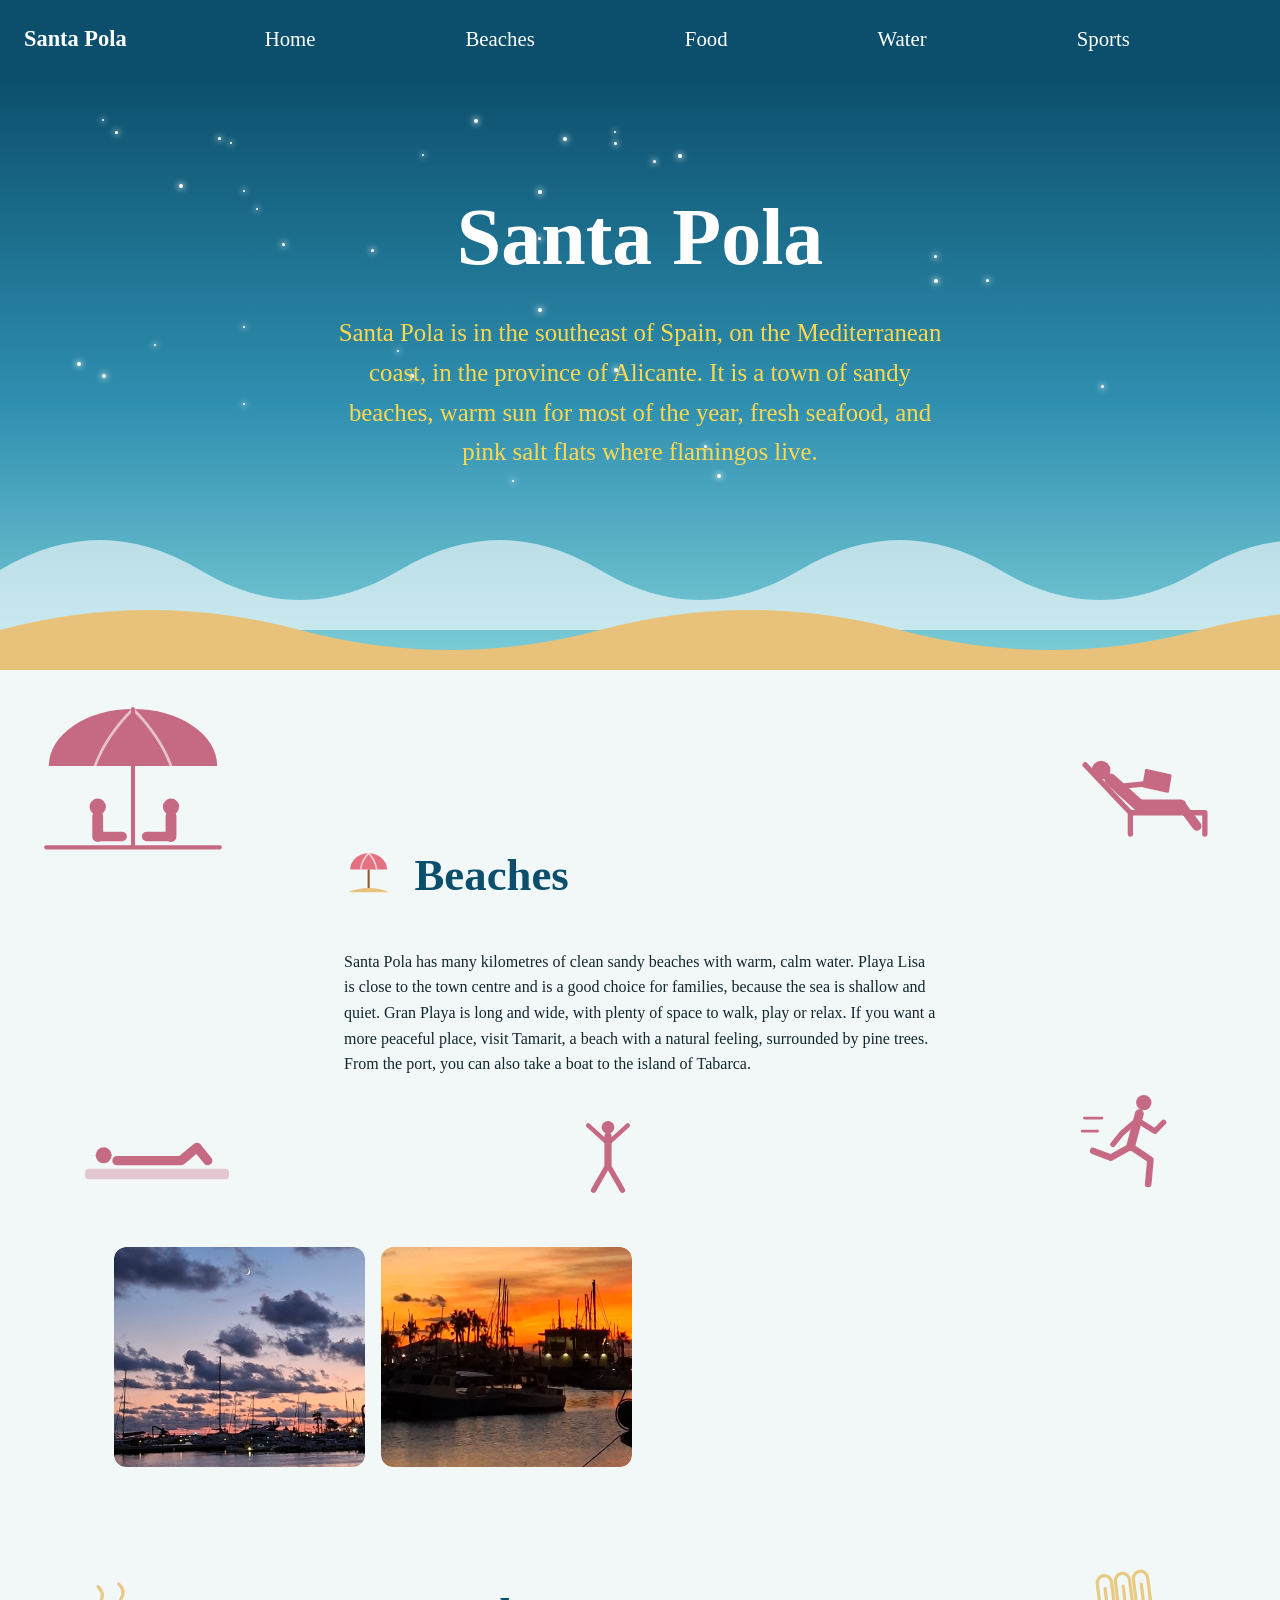
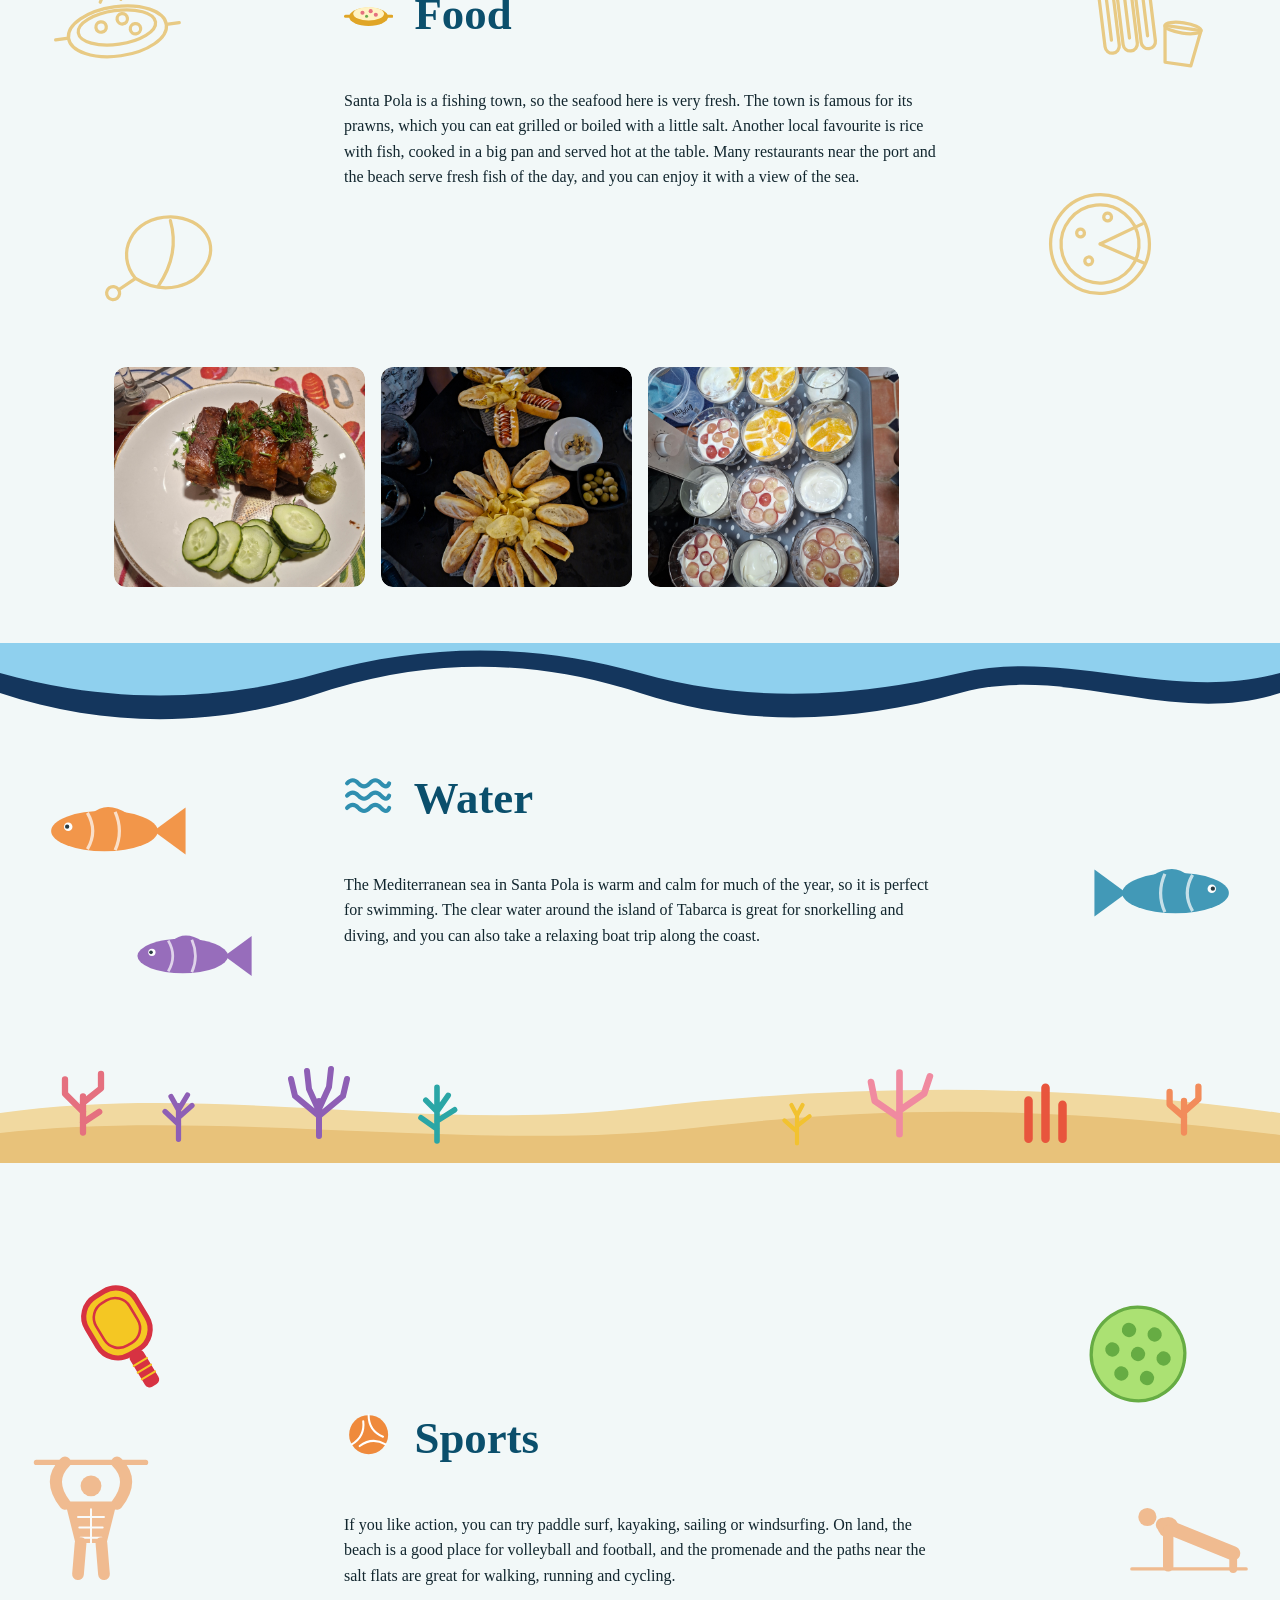
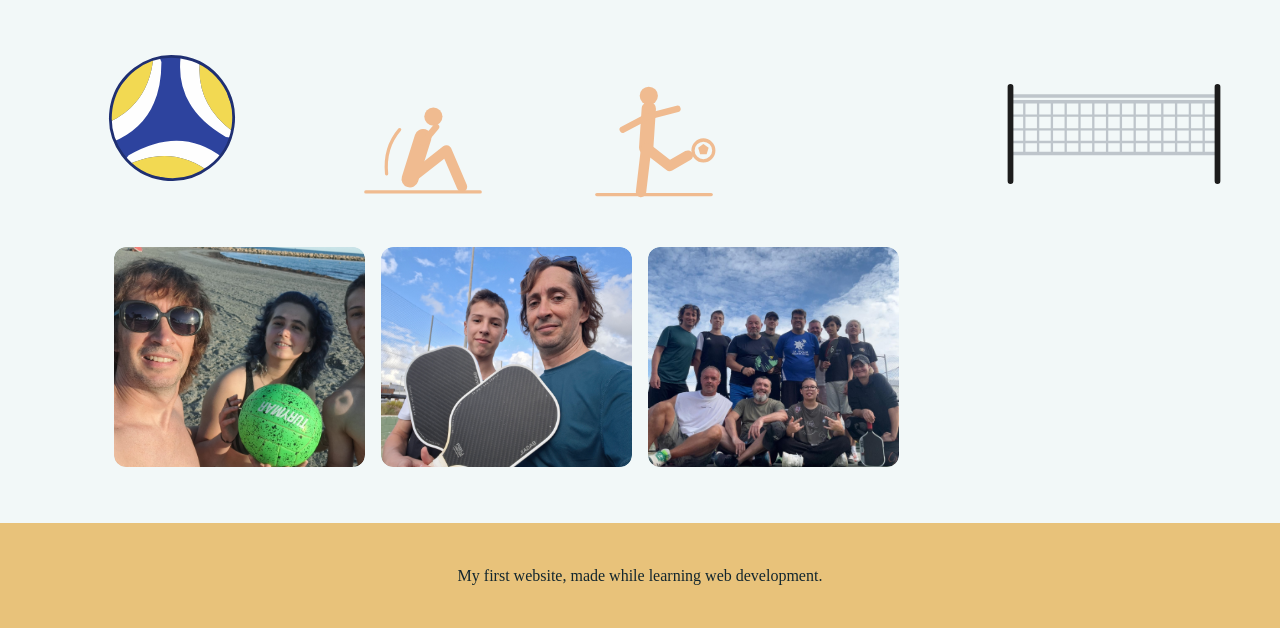
==== index.html @ 18fa52b1 "First version of SantaPola website" ====
<!DOCTYPE html>
<html lang="en">
<head>
  <meta charset="UTF-8">
  <meta name="viewport" content="width=device-width, initial-scale=1">
  <title>Santa Pola</title>

  <!-- All the CSS (design) lives here, between <style> and </style>.
       This is why we do not need a style.css file any more. -->
  <style>
    /* Names for our colors, so we can change them in one place */
    :root {
      --sea: #0b4f6c;
      --foam: #f2f8f8;
      --sand: #e8c27a;
      --flamingo: #e5707f;
      --ink: #12262e;
    }

    * { box-sizing: border-box; }

    html { scroll-behavior: smooth; } /* menu clicks scroll smoothly */

    body {
      margin: 0;
      font-family: Georgia, serif;
      background: var(--foam);
      color: var(--ink);
      line-height: 1.6;
    }

    /* MENU: stays at the top while you scroll (position: sticky) */
    header {
      position: sticky;
      top: 0;
      z-index: 10;               /* keep the menu above other things */
      display: flex;
      justify-content: space-between;
      align-items: center;
      flex-wrap: wrap;
      gap: 12px;
      padding: 14px 24px;
      background: var(--sea);
    }
    header a { color: white; text-decoration: none; }
    .logo { font-size: 1.4rem; font-weight: bold; }
    /* The menu fills the free space in the top bar and spreads the links out evenly */
    nav {
      display: flex;
      flex: 1;                          /* take all the space next to the logo */
      justify-content: space-evenly;    /* equal space between the links */
      flex-wrap: wrap;                  /* on a small phone, links can go to a second line */
      gap: 4px 8px;
    }
    nav a {
      font-size: 1.3rem;
      padding: 8px 16px;                 /* bigger clickable area */
      transition: transform 0.2s ease, color 0.2s ease; /* smooth change, not a jump */
    }
    @media (max-width: 700px) {
      header { justify-content: center; }
      .logo { width: 100%; text-align: center; }
      nav { flex-basis: 100%; }
      nav a { font-size: 1.1rem; padding: 6px 10px; }
    }
    /* When the mouse is on a link (or the link is selected with the keyboard),
       it grows a little and turns sand color. */
    nav a:hover, nav a:focus-visible {
      color: var(--sand);
      transform: scale(2);               /* 2 = twice as big */
    }

    /* Sections the menu jumps to: leave room under the sticky menu */
    section { scroll-margin-top: 70px; }

    /* HOME: sea, waves and beach */
    .hero {
      position: relative;
      overflow: hidden;
      padding: 96px 24px 170px;
      text-align: center;
      color: white;
      background: linear-gradient(180deg, var(--sea) 0%, #2f8fb0 55%, #7fcfd8 100%);
    }
    .hero::before {
      content: "";
      position: absolute;
      left: 0; bottom: 40px;
      width: 100%; height: 120px;
      background: url("data:image/svg+xml,%3Csvg xmlns='http://www.w3.org/2000/svg' viewBox='0 0 1200 120' preserveAspectRatio='none'%3E%3Cpath d='M0 60 C100 20 200 20 300 60 S500 100 600 60 S800 20 900 60 S1100 100 1200 60 V120 H0 Z' fill='white' fill-opacity='0.6'/%3E%3C/svg%3E") repeat-x;
      background-size: 800px 100%;
      animation: drift 14s linear infinite;
    }
    .hero::after {
      content: "";
      position: absolute;
      left: 0; bottom: 0;
      width: 100%; height: 80px;
      background: url("data:image/svg+xml,%3Csvg xmlns='http://www.w3.org/2000/svg' viewBox='0 0 1200 120' preserveAspectRatio='none'%3E%3Cpath d='M0 60 C100 20 200 20 300 60 S500 100 600 60 S800 20 900 60 S1100 100 1200 60 V120 H0 Z' fill='%23e8c27a'/%3E%3C/svg%3E") repeat-x;
      background-size: 1200px 100%;
    }
    @keyframes drift { to { background-position-x: -800px; } }
    @media (prefers-reduced-motion: reduce) { .hero::before { animation: none; } }

    .hero h1 { margin: 0 0 12px; font-size: clamp(2.5rem, 8vw, 5rem); }
    .hero p { margin: 0 auto 28px; max-width: 50ch; font-size: 1.55rem; color: #ffd84d; }
    /* STARS and SHOOTING STARS in the home section */
    .sky { position: absolute; inset: 0; pointer-events: none; }
    .hero h1, .hero p { position: relative; z-index: 1; } /* keep the text above the stars */
    .star {
      position: absolute;
      border-radius: 50%;
      background: #fff;
      box-shadow: 0 0 6px 1px rgba(255, 255, 255, 0.8); /* a small glow */
      animation: twinkle 3s ease-in-out infinite;       /* getting brighter and dimmer */
    }
    @keyframes twinkle { 0%, 100% { opacity: 0.25; } 50% { opacity: 1; } }

    .shoot {
      position: absolute;
      width: 130px;
      height: 2px;
      border-radius: 2px;
      /* bright head on the left, tail fading to the right */
      background: linear-gradient(to left, rgba(255, 255, 255, 0), #fff);
      opacity: 0;
      transform: rotate(-35deg);
      animation: shoot 9s linear infinite;
    }
    /* Fly toward the lower left for a short time, then wait for the next one */
    @keyframes shoot {
      0%   { opacity: 0; transform: rotate(-35deg) translateX(0); }
      2%   { opacity: 1; }
      12%  { opacity: 0; transform: rotate(-35deg) translateX(-450px); }
      100% { opacity: 0; transform: rotate(-35deg) translateX(-450px); }
    }
    @media (prefers-reduced-motion: reduce) {
      .star, .shoot { animation: none; }
      .shoot { display: none; }
    }

    /* TEXT BLOCKS used by every section */
    .text-block {
      max-width: 640px;
      margin: 0 auto;
      padding: 56px 24px 24px;
    }
    .text-block h2 {
      color: var(--sea);
      margin-top: 0;
      font-size: clamp(2rem, 6vw, 2.8rem); /* bigger; a little smaller on phones */
    }

    /* ICONS next to the headings. The size follows the heading size (em).
       Each icon takes its main color from "color" (currentColor in the SVG). */
    .icon {
      width: 1.1em;
      height: 1.1em;
      margin-right: 10px;
      vertical-align: -0.15em;  /* line the icon up with the letters */
    }
    .icon-beaches { color: var(--flamingo); }
    .icon-food    { color: #e0a526; }          /* golden yellow */
    .icon-water   { color: #2f8fb0; }
    .icon-sports  { color: #ef8a3c; }

    /* FOOD: yellow outline drawings behind the text */
    .food-bg, .sports-bg { position: relative; overflow: hidden; min-height: 420px; }
    .food-bg .text-block, .sports-bg .text-block { position: relative; z-index: 1; } /* text above drawings */
    .food-art, .sports-art { position: absolute; inset: 0; pointer-events: none; }
    .food-art svg, .sports-art svg {
      position: absolute;
      width: 130px;
      height: 130px;
      fill: none;                /* "empty inside": no color inside the shapes */
      stroke: #e0a526;           /* golden yellow lines */
      stroke-width: 2.5;
      stroke-linecap: round;
      stroke-linejoin: round;
      opacity: 0.55;             /* soft, so the text stays easy to read */
    }
    .art-paella   { left: 4%;  top: 8%;     transform: rotate(-8deg); }
    .art-churros  { right: 5%; top: 6%;     transform: rotate(8deg); }
    .art-jamon    { left: 8%;  bottom: 6%;  transform: rotate(6deg); }
    .art-tortilla { right: 9%; bottom: 8%;  transform: rotate(-6deg); }
    @media (max-width: 600px) { .food-art svg, .sports-art svg { width: 90px; height: 90px; } }

    /* SPORTS: same idea as food, but orange lines */
    .sports-art svg { stroke: #ef8a3c; }
    .art-paddle { left: 5%;  top: 6%;     transform: rotate(-6deg); }
    .art-pickle { right: 6%; top: 8%;     transform: rotate(10deg); }
    .art-volley { left: 8%;  bottom: 6%;  transform: rotate(8deg); }
    /* SPORTS: strong people exercising and playing football */
    .sports-bg { min-height: 580px; }
    .sports-bg .text-block { padding: 160px 24px 160px; }
    .art-pullup   { left: 2%;  top: 36%; }
    .art-pushup   { right: 2%; top: 36%; }
    .art-situp    { left: 28%; bottom: 3%; }
    .art-football { left: 46%; bottom: 3%; }
    .sports-art .art-volley { opacity: 0.95; width: 140px; height: 140px; } /* the colored ball */
    /* Colored sports items: stronger than the faint orange outlines */
    .sports-art .art-paddle, .sports-art .art-pickle, .sports-art .art-net { opacity: 0.95; }
    .sports-art .art-net { right: 4%; bottom: 6%; width: 230px; height: 115px; } /* longer net */
    @media (max-width: 600px) {
      .sports-art .art-net { width: 150px; height: 75px; }
      .sports-bg .text-block { padding: 120px 24px 120px; }
    }

    /* WATER: waves on top, sand at the bottom, corals and fish */
    .water-bg { position: relative; overflow: hidden; min-height: 520px; }
    .water-bg .text-block { position: relative; z-index: 1; padding: 120px 24px 140px; }
    .water-art { position: absolute; inset: 0; pointer-events: none; }
    .water-art svg { position: absolute; }
    .waves { left: 0; top: 0; width: 100%; height: 80px; }
    .sand  { left: 0; bottom: 0; width: 100%; height: 80px; }
    .coral { width: 90px; height: 90px; bottom: 26px; }
    .coral-1 { left: 3%; }
    .coral-2 { left: 11%;  bottom: 20px; width: 75px; height: 75px; }
    .coral-3 { right: 4%; }
    .coral-4 { left: 21%;  bottom: 22px; width: 100px; height: 100px; }
    .coral-5 { left: 31%;  bottom: 18px; width: 80px; height: 80px; }
    .coral-6 { right: 15%; bottom: 20px; width: 85px; height: 85px; }
    .coral-7 { right: 26%; bottom: 24px; width: 95px; height: 95px; }
    .coral-8 { right: 35%; bottom: 16px; width: 70px; height: 70px; }
    .fish { width: 150px; height: 64px; opacity: 0.9; }   /* bigger and longer fish */
    .fish-1 { left: 3%;  top: 30%; }
    .fish-2 { right: 3%; top: 42%; transform: scaleX(-1); } /* flipped: swims left */
    .fish-3 { left: 9%;  top: 54%; transform: scale(0.85); }
    @media (max-width: 600px) {
      .fish { width: 90px; height: 38px; opacity: 0.5; }
      .coral { width: 55px; height: 55px; }
    }

    /* BEACHES: dark pink people behind the text */
    .beaches-bg { position: relative; overflow: hidden; }
    .beaches-bg .text-block { position: relative; z-index: 1; padding: 170px 24px 130px; }
    .beaches-art { position: absolute; inset: 0; pointer-events: none; }
    .beaches-art svg {
      position: absolute;
      color: #b83a5c;            /* dark pink: shapes use "currentColor" */
      fill: none;
      stroke: currentColor;
      stroke-linecap: round;
      stroke-linejoin: round;
      opacity: 0.75;
    }
    .b-umbrella { left: 3%;   top: 5%;     width: 190px; height: 163px; }
    .b-reader   { right: 4%;  top: 7%;     width: 160px; height: 133px; }
    .b-towel    { left: 6%;   bottom: 6%;  width: 160px; height: 80px; }
    .b-jumper   { left: 44%;  bottom: 4%;  width: 90px;  height: 90px; }
    .b-runner   { right: 7%;  bottom: 5%;  width: 110px; height: 110px; }
    @media (max-width: 600px) {
      .beaches-art svg { width: 90px; height: 75px; opacity: 0.4; }
      .beaches-bg .text-block { padding: 120px 24px 100px; }
    }

    /* PHOTO GALLERY */
    .gallery {
      display: grid;
      grid-template-columns: repeat(auto-fill, minmax(240px, 1fr));
      gap: 16px;
      max-width: 1100px;
      margin: 0 auto;
      padding: 24px 24px 56px;
    }
    .gallery img {
      display: block;
      width: 100%;
      height: 220px;
      object-fit: cover;
      border-radius: 12px;
      background: #cfe6ea;
      transition: transform 0.3s;
    }
    .gallery a { display: block; overflow: hidden; border-radius: 12px; }
    .gallery a:hover img { transform: scale(1.06); }

    footer { padding: 24px; text-align: center; background: var(--sand); }
  </style>
</head>

<body>

  <header>
    <a class="logo" href="#home">Santa Pola</a>
    <nav>
      <!-- href="#beaches" means: scroll to the element with id="beaches" -->
      <a href="#home">Home</a>
      <a href="#beaches">Beaches</a>
      <a href="#food">Food</a>
      <a href="#water">Water</a>
      <a href="#sports">Sports</a>
    </nav>
  </header>

  <main>

    <!-- HOME -->
    <section id="home" class="hero">
      <!-- Stars and shooting stars: small decorations at the top of the home section -->
      <div class="sky" aria-hidden="true">
        <span class="star" style="left:33%; top:13%; width:2px; height:2px; animation-duration:2.2s; animation-delay:-2.1s"></span>
        <span class="star" style="left:37%; top:7%; width:4px; height:4px; animation-duration:2.6s; animation-delay:-0.3s"></span>
        <span class="star" style="left:42%; top:19%; width:4px; height:4px; animation-duration:3.3s; animation-delay:-3.3s"></span>
        <span class="star" style="left:14%; top:18%; width:4px; height:4px; animation-duration:4.8s; animation-delay:-2.3s"></span>
        <span class="star" style="left:40%; top:68%; width:2px; height:2px; animation-duration:3.7s; animation-delay:-0.5s"></span>
        <span class="star" style="left:42%; top:39%; width:4px; height:4px; animation-duration:2.9s; animation-delay:-3.3s"></span>
        <span class="star" style="left:19%; top:42%; width:2px; height:2px; animation-duration:3.1s; animation-delay:-2.2s"></span>
        <span class="star" style="left:8%; top:7%; width:2px; height:2px; animation-duration:3.5s; animation-delay:-2.1s"></span>
        <span class="star" style="left:77%; top:34%; width:3px; height:3px; animation-duration:3.1s; animation-delay:-1.0s"></span>
        <span class="star" style="left:19%; top:55%; width:2px; height:2px; animation-duration:3.7s; animation-delay:-2.1s"></span>
        <span class="star" style="left:86%; top:52%; width:3px; height:3px; animation-duration:3.8s; animation-delay:-0.3s"></span>
        <span class="star" style="left:51%; top:14%; width:3px; height:3px; animation-duration:2.5s; animation-delay:-2.0s"></span>
        <span class="star" style="left:6%; top:48%; width:4px; height:4px; animation-duration:3.7s; animation-delay:-3.5s"></span>
        <span class="star" style="left:32%; top:50%; width:4px; height:4px; animation-duration:3.5s; animation-delay:-3.2s"></span>
        <span class="star" style="left:9%; top:9%; width:3px; height:3px; animation-duration:3.4s; animation-delay:-2.7s"></span>
        <span class="star" style="left:8%; top:50%; width:4px; height:4px; animation-duration:5.0s; animation-delay:-3.3s"></span>
        <span class="star" style="left:29%; top:29%; width:3px; height:3px; animation-duration:2.1s; animation-delay:-1.8s"></span>
        <span class="star" style="left:18%; top:11%; width:2px; height:2px; animation-duration:2.7s; animation-delay:-1.1s"></span>
        <span class="star" style="left:73%; top:30%; width:3px; height:3px; animation-duration:2.2s; animation-delay:-1.8s"></span>
        <span class="star" style="left:55%; top:62%; width:3px; height:3px; animation-duration:4.6s; animation-delay:-1.1s"></span>
        <span class="star" style="left:42%; top:27%; width:3px; height:3px; animation-duration:4.9s; animation-delay:-0.6s"></span>
        <span class="star" style="left:19%; top:19%; width:2px; height:2px; animation-duration:2.0s; animation-delay:-3.3s"></span>
        <span class="star" style="left:20%; top:22%; width:2px; height:2px; animation-duration:3.3s; animation-delay:-1.5s"></span>
        <span class="star" style="left:56%; top:67%; width:4px; height:4px; animation-duration:4.9s; animation-delay:-2.6s"></span>
        <span class="star" style="left:73%; top:34%; width:4px; height:4px; animation-duration:3.2s; animation-delay:-1.6s"></span>
        <span class="star" style="left:12%; top:45%; width:2px; height:2px; animation-duration:2.6s; animation-delay:-3.9s"></span>
        <span class="star" style="left:44%; top:10%; width:4px; height:4px; animation-duration:2.2s; animation-delay:-0.0s"></span>
        <span class="star" style="left:17%; top:10%; width:3px; height:3px; animation-duration:3.8s; animation-delay:-0.3s"></span>
        <span class="star" style="left:22%; top:28%; width:3px; height:3px; animation-duration:4.9s; animation-delay:-2.4s"></span>
        <span class="star" style="left:48%; top:11%; width:3px; height:3px; animation-duration:5.0s; animation-delay:-1.9s"></span>
        <span class="star" style="left:48%; top:9%; width:2px; height:2px; animation-duration:4.2s; animation-delay:-3.0s"></span>
        <span class="star" style="left:48%; top:49%; width:4px; height:4px; animation-duration:2.1s; animation-delay:-3.8s"></span>
        <span class="star" style="left:53%; top:13%; width:4px; height:4px; animation-duration:4.7s; animation-delay:-3.0s"></span>
        <span class="star" style="left:31%; top:46%; width:2px; height:2px; animation-duration:4.1s; animation-delay:-1.0s"></span>
        <span class="shoot" style="top:8%;  right:12%; animation-delay:1s"></span>
        <span class="shoot" style="top:22%; right:45%; animation-delay:5s"></span>
        <span class="shoot" style="top:4%;  right:72%; animation-delay:8.5s"></span>
      </div>
      <h1>Santa Pola</h1>
      <p>
        Santa Pola is in the southeast of Spain, on the Mediterranean coast,
        in the province of Alicante. It is a town of sandy beaches, warm sun
        for most of the year, fresh seafood, and pink salt flats where
        flamingos live.
      </p>
    </section>

    <!-- BEACHES -->
    <section id="beaches" class="beaches-bg">
      <!-- Dark pink people on the beach, behind the text:
           umbrella, reading in a chair, lying on a towel, running, jumping. -->
      <div class="beaches-art" aria-hidden="true">
        <svg class="b-umbrella" viewBox="0 0 140 120">
          <path d="M8 50 A62 42 0 0 1 132 50 Z" fill="currentColor" stroke="none"/>
          <path d="M70 8 Q50 28 42 50 M70 8 Q90 28 98 50" stroke="#fff" stroke-width="2" opacity="0.6"/>
          <path d="M70 8 V110 M6 110 H134" stroke-width="3"/>
          <circle cx="44" cy="80" r="6" fill="currentColor" stroke="none"/>
          <path d="M44 87 V102" stroke-width="8"/>
          <path d="M44 102 H62" stroke-width="7"/>
          <circle cx="98" cy="80" r="6" fill="currentColor" stroke="none"/>
          <path d="M98 87 V102" stroke-width="8"/>
          <path d="M98 102 H80" stroke-width="7"/>
        </svg>
        <svg class="b-reader" viewBox="0 0 120 100">
          <path d="M12 42 L46 78 H102 M46 78 V94 M102 78 V94" stroke-width="4"/>
          <circle cx="24" cy="46" r="7" fill="currentColor" stroke="none"/>
          <path d="M31 53 L52 72" stroke-width="9"/>
          <path d="M52 72 H84" stroke-width="8"/>
          <path d="M84 72 L96 88" stroke-width="7"/>
          <path d="M40 58 L60 56" stroke-width="4"/>
          <path d="M58 46 L76 50 L74 62 L56 58 Z" fill="currentColor" stroke-width="2"/>
        </svg>
        <svg class="b-towel" viewBox="0 0 120 60">
          <rect x="6" y="44" width="108" height="8" rx="3" fill="currentColor" fill-opacity="0.35" stroke="none"/>
          <circle cx="20" cy="34" r="6" fill="currentColor" stroke="none"/>
          <path d="M30 38 H78 L90 28 L98 38" stroke-width="7"/>
        </svg>
        <svg class="b-runner" viewBox="0 0 100 100">
          <circle cx="58" cy="16" r="7" fill="currentColor" stroke="none"/>
          <path d="M54 26 L46 56" stroke-width="8"/>
          <path d="M52 32 L68 42 L76 34 M52 32 L38 44 L30 54" stroke-width="5"/>
          <path d="M46 56 L64 68 L62 90 M46 56 L28 66 L12 60" stroke-width="6"/>
          <path d="M4 30 H20 M2 42 H16" stroke-width="2.5"/>
        </svg>
        <svg class="b-jumper" viewBox="0 0 100 100">
          <circle cx="50" cy="18" r="7" fill="currentColor" stroke="none"/>
          <path d="M50 28 V60" stroke-width="8"/>
          <path d="M50 36 L28 16 M50 36 L72 16" stroke-width="5"/>
          <path d="M50 60 L34 88 M50 60 L66 88" stroke-width="6"/>
        </svg>
      </div>

      <div class="text-block">
        <h2>
          <svg class="icon icon-beaches" viewBox="0 0 48 48" aria-hidden="true">
            <path d="M6 22 A18 16 0 0 1 42 22 Z" fill="currentColor"/>
            <path d="M16 22 Q18 12 24 6 M32 22 Q30 12 24 6" stroke="#fff" stroke-width="1.5" fill="none" opacity="0.7"/>
            <rect x="23" y="22" width="2" height="18" fill="#8a5a2b"/>
            <path d="M4 44 Q24 36 44 44 Z" fill="#e8c27a"/>
          </svg>
          Beaches
        </h2>
        <p>
          Santa Pola has many kilometres of clean sandy beaches with warm,
          calm water. Playa Lisa is close to the town centre and is a good
          choice for families, because the sea is shallow and quiet. Gran
          Playa is long and wide, with plenty of space to walk, play or
          relax. If you want a more peaceful place, visit Tamarit, a beach
          with a natural feeling, surrounded by pine trees. From the port, you can also take a boat to the island of Tabarca.
        </p>
      </div>
    </section>

    <!-- BEACHES PHOTOS: folder "beaches", files beaches1.jpg, beaches2.jpg ...
         onerror hides the frame if a photo does not exist. -->
    <div class="gallery">
      <a href="beaches/beaches1.jpg"><img src="beaches/beaches1.jpg" onerror="this.parentElement.style.display='none'" alt="Beaches in Santa Pola, photo 1"></a>
      <a href="beaches/beaches2.jpg"><img src="beaches/beaches2.jpg" onerror="this.parentElement.style.display='none'" alt="Beaches in Santa Pola, photo 2"></a>
      <a href="beaches/beaches3.jpg"><img src="beaches/beaches3.jpg" onerror="this.parentElement.style.display='none'" alt="Beaches in Santa Pola, photo 3"></a>
      <a href="beaches/beaches4.jpg"><img src="beaches/beaches4.jpg" onerror="this.parentElement.style.display='none'" alt="Beaches in Santa Pola, photo 4"></a>
      <a href="beaches/beaches5.jpg"><img src="beaches/beaches5.jpg" onerror="this.parentElement.style.display='none'" alt="Beaches in Santa Pola, photo 5"></a>
      <a href="beaches/beaches6.jpg"><img src="beaches/beaches6.jpg" onerror="this.parentElement.style.display='none'" alt="Beaches in Santa Pola, photo 6"></a>
    </div>


    <!-- FOOD -->
    <section id="food" class="food-bg">
      <!-- Yellow outline drawings: they sit BEHIND the text, like a background.
           Order: paella, churros with chocolate, jamon, Spanish omelette. -->
      <div class="food-art" aria-hidden="true">
        <svg class="art-paella" viewBox="0 0 100 100">
          <ellipse cx="50" cy="58" rx="38" ry="19"/>
          <ellipse cx="50" cy="55" rx="30" ry="13"/>
          <path d="M12 58 H2 M88 58 H98"/>
          <circle cx="38" cy="53" r="4"/>
          <circle cx="55" cy="49" r="4"/>
          <circle cx="64" cy="58" r="4"/>
          <path d="M40 34 q5 -6 0 -12 M56 34 q5 -6 0 -12"/>
        </svg>
        <svg class="art-churros" viewBox="0 0 100 100">
          <g transform="rotate(-15 40 60)">
            <rect x="14" y="20" width="11" height="60" rx="5.5"/>
            <rect x="28" y="20" width="11" height="60" rx="5.5"/>
            <rect x="42" y="20" width="11" height="60" rx="5.5"/>
            <path d="M19.5 30 V70 M33.5 30 V70 M47.5 30 V70"/>
          </g>
          <path d="M62 58 h28 l-4 28 h-20 z"/>
          <ellipse cx="76" cy="58" rx="14" ry="4"/>
        </svg>
        <svg class="art-jamon" viewBox="0 0 100 100">
          <path d="M28 72 C10 55 20 25 50 22 C76 20 90 40 80 58 C74 72 52 84 28 72 Z"/>
          <path d="M28 72 L16 82"/>
          <circle cx="12" cy="85" r="5"/>
          <path d="M50 25 Q60 50 46 76"/>
        </svg>
        <svg class="art-tortilla" viewBox="0 0 100 100">
          <circle cx="50" cy="50" r="38"/>
          <circle cx="50" cy="50" r="30"/>
          <path d="M50 50 L84 38 M50 50 L82 68"/>
          <circle cx="36" cy="40" r="3"/>
          <circle cx="40" cy="62" r="3"/>
          <circle cx="58" cy="30" r="3"/>
        </svg>
      </div>

      <div class="text-block">
        <h2>
          <svg class="icon icon-food" viewBox="0 0 48 48" aria-hidden="true">
            <rect x="0" y="28" width="7" height="3" rx="1.5" fill="currentColor"/>
            <rect x="41" y="28" width="7" height="3" rx="1.5" fill="currentColor"/>
            <ellipse cx="24" cy="30" rx="19" ry="9" fill="currentColor"/>
            <ellipse cx="24" cy="27" rx="15" ry="6.5" fill="#fff3c4"/>
            <circle cx="18" cy="26" r="2" fill="#e5707f"/>
            <circle cx="26" cy="24.5" r="2" fill="#e5707f"/>
            <circle cx="31" cy="28" r="2" fill="#e5707f"/>
            <circle cx="22" cy="29.5" r="1.5" fill="#6aa84f"/>
          </svg>
          Food
        </h2>
        <p>
          Santa Pola is a fishing town, so the seafood here is very fresh.
          The town is famous for its prawns, which you can eat grilled or
          boiled with a little salt. Another local favourite is rice with
          fish, cooked in a big pan and served hot at the table. Many
          restaurants near the port and the beach serve fresh fish of the
          day, and you can enjoy it with a view of the sea.
        </p>
      </div>
    </section>

    <!-- FOOD PHOTOS: folder "food", files food1.jpg, food2.jpg ...
         onerror hides the frame if a photo does not exist. -->
    <div class="gallery">
      <a href="food/food1.jpg"><img src="food/food1.jpg" onerror="this.parentElement.style.display='none'" alt="Food in Santa Pola, photo 1"></a>
      <a href="food/food2.jpg"><img src="food/food2.jpg" onerror="this.parentElement.style.display='none'" alt="Food in Santa Pola, photo 2"></a>
      <a href="food/food3.jpg"><img src="food/food3.jpg" onerror="this.parentElement.style.display='none'" alt="Food in Santa Pola, photo 3"></a>
      <a href="food/food4.jpg"><img src="food/food4.jpg" onerror="this.parentElement.style.display='none'" alt="Food in Santa Pola, photo 4"></a>
      <a href="food/food5.jpg"><img src="food/food5.jpg" onerror="this.parentElement.style.display='none'" alt="Food in Santa Pola, photo 5"></a>
      <a href="food/food6.jpg"><img src="food/food6.jpg" onerror="this.parentElement.style.display='none'" alt="Food in Santa Pola, photo 6"></a>
    </div>


    <!-- WATER AND SPORTS -->
    <!-- WATER -->
    <section id="water" class="water-bg">
      <!-- A little sea scene behind the text: two waves at the top (light blue above, dark blue below),
           sand at the bottom, with corals and fish. -->
      <div class="water-art" aria-hidden="true">
        <svg class="waves" viewBox="0 0 1200 80" preserveAspectRatio="none">
          <path d="M0 0 H1200 V50 C1100 85 1000 20 900 50 S700 85 600 50 S400 15 300 50 S100 85 0 50 Z" fill="#14365d"/>
          <path d="M0 0 H1200 V30 C1100 60 1000 5 900 30 S700 60 600 30 S400 0 300 30 S100 60 0 30 Z" fill="#8fd0ee"/>
        </svg>
        <svg class="sand" viewBox="0 0 1200 80" preserveAspectRatio="none">
          <path d="M0 30 C200 0 400 50 600 25 S1000 0 1200 30 V80 H0 Z" fill="#f1d9a0"/>
          <path d="M0 50 C200 25 450 70 650 45 S1000 25 1200 52 V80 H0 Z" fill="#e8c27a"/>
        </svg>
        <svg class="coral coral-1" viewBox="0 0 100 100" aria-hidden="true">
          <path d="M50 95 V55 M50 72 L30 52 V36 M50 62 L70 46 V30 M50 84 L68 72" stroke="#e5707f" stroke-width="7" stroke-linecap="round" stroke-linejoin="round" fill="none"/>
        </svg>
        <svg class="coral coral-2" viewBox="0 0 100 100" aria-hidden="true">
          <path d="M50 95 V50 M50 75 L32 58 M50 66 L68 50 M50 56 L40 38 M50 56 L62 36" stroke="#8e5fb5" stroke-width="7" stroke-linecap="round" stroke-linejoin="round" fill="none"/>
        </svg>
        <svg class="coral coral-3" viewBox="0 0 100 100" aria-hidden="true">
          <path d="M50 95 V60 M50 78 L34 64 V50 M50 72 L66 58 V44" stroke="#f28c5b" stroke-width="7" stroke-linecap="round" stroke-linejoin="round" fill="none"/>
        </svg>
        <svg class="coral coral-4" viewBox="0 0 100 100" aria-hidden="true">
          <path d="M50 95 V60 M50 75 L26 55 L22 38 M50 70 L40 48 L38 30 M50 68 L60 46 L62 28 M50 75 L74 55 L78 38" stroke="#8e5fb5" stroke-width="6" stroke-linecap="round" stroke-linejoin="round" fill="none"/>
        </svg>
        <svg class="coral coral-5" viewBox="0 0 100 100" aria-hidden="true">
          <path d="M50 95 V45 M50 80 L30 66 M50 70 L72 56 M50 58 L36 44 M50 58 L64 38 M50 45 V28" stroke="#2aa6a6" stroke-width="7" stroke-linecap="round" stroke-linejoin="round" fill="none"/>
        </svg>
        <svg class="coral coral-6" viewBox="0 0 100 100" aria-hidden="true">
          <path d="M30 95 V50 M50 95 V35 M70 95 V55" stroke="#e8553d" stroke-width="10" stroke-linecap="round" stroke-linejoin="round" fill="none"/>
        </svg>
        <svg class="coral coral-7" viewBox="0 0 100 100" aria-hidden="true">
          <path d="M50 95 V58 M50 78 L24 60 L20 40 M50 70 L76 52 L82 34 M50 62 V30" stroke="#f08aa0" stroke-width="7" stroke-linecap="round" stroke-linejoin="round" fill="none"/>
        </svg>
        <svg class="coral coral-8" viewBox="0 0 100 100" aria-hidden="true">
          <path d="M50 95 V55 M50 78 L32 62 M50 70 L68 56 M50 55 L42 40 M50 55 L58 40" stroke="#f2c230" stroke-width="6" stroke-linecap="round" stroke-linejoin="round" fill="none"/>
        </svg>
        <svg class="fish fish-1" viewBox="0 0 140 60" aria-hidden="true">
          <path d="M50 14 Q64 1 84 14 Z" fill="#f28c38"/>
          <ellipse cx="62" cy="30" rx="50" ry="19" fill="#f28c38"/>
          <path d="M108 30 L138 8 V52 Z" fill="#f28c38"/>
          <path d="M46 13 Q56 30 46 47 M72 12 Q80 30 72 48" stroke="#fff" stroke-width="3" fill="none" opacity="0.7"/>
          <circle cx="28" cy="26" r="4" fill="#fff"/>
          <circle cx="27" cy="26" r="2" fill="#12262e"/>
        </svg>
        <svg class="fish fish-2" viewBox="0 0 140 60" aria-hidden="true">
          <path d="M50 14 Q64 1 84 14 Z" fill="#2f8fb0"/>
          <ellipse cx="62" cy="30" rx="50" ry="19" fill="#2f8fb0"/>
          <path d="M108 30 L138 8 V52 Z" fill="#2f8fb0"/>
          <path d="M46 13 Q56 30 46 47 M72 12 Q80 30 72 48" stroke="#fff" stroke-width="3" fill="none" opacity="0.7"/>
          <circle cx="28" cy="26" r="4" fill="#fff"/>
          <circle cx="27" cy="26" r="2" fill="#12262e"/>
        </svg>
        <svg class="fish fish-3" viewBox="0 0 140 60" aria-hidden="true">
          <path d="M50 14 Q64 1 84 14 Z" fill="#8e5fb5"/>
          <ellipse cx="62" cy="30" rx="50" ry="19" fill="#8e5fb5"/>
          <path d="M108 30 L138 8 V52 Z" fill="#8e5fb5"/>
          <path d="M46 13 Q56 30 46 47 M72 12 Q80 30 72 48" stroke="#fff" stroke-width="3" fill="none" opacity="0.7"/>
          <circle cx="28" cy="26" r="4" fill="#fff"/>
          <circle cx="27" cy="26" r="2" fill="#12262e"/>
        </svg>
      </div>

      <div class="text-block">
        <h2>
          <svg class="icon icon-water" viewBox="0 0 48 48" aria-hidden="true">
            <g fill="none" stroke="currentColor" stroke-width="4" stroke-linecap="round">
              <path d="M3 13 q5.5 -6 11 0 t11 0 t11 0 t8 0"/>
              <path d="M3 25 q5.5 -6 11 0 t11 0 t11 0 t8 0"/>
              <path d="M3 37 q5.5 -6 11 0 t11 0 t11 0 t8 0"/>
            </g>
          </svg>
          Water
        </h2>
        <p>
          The Mediterranean sea in Santa Pola is warm and calm for much of
          the year, so it is perfect for swimming. The clear water around
          the island of Tabarca is great for snorkelling and diving, and
          you can also take a relaxing boat trip along the coast.
        </p>
      </div>
    </section>

    <!-- WATER PHOTOS: folder "water", files water1.jpg, water2.jpg ...
         onerror hides the frame if a photo does not exist. -->
    <div class="gallery">
      <a href="water/water1.jpg"><img src="water/water1.jpg" onerror="this.parentElement.style.display='none'" alt="Water in Santa Pola, photo 1"></a>
      <a href="water/water2.jpg"><img src="water/water2.jpg" onerror="this.parentElement.style.display='none'" alt="Water in Santa Pola, photo 2"></a>
      <a href="water/water3.jpg"><img src="water/water3.jpg" onerror="this.parentElement.style.display='none'" alt="Water in Santa Pola, photo 3"></a>
      <a href="water/water4.jpg"><img src="water/water4.jpg" onerror="this.parentElement.style.display='none'" alt="Water in Santa Pola, photo 4"></a>
      <a href="water/water5.jpg"><img src="water/water5.jpg" onerror="this.parentElement.style.display='none'" alt="Water in Santa Pola, photo 5"></a>
      <a href="water/water6.jpg"><img src="water/water6.jpg" onerror="this.parentElement.style.display='none'" alt="Water in Santa Pola, photo 6"></a>
    </div>


    <!-- SPORTS -->
    <section id="sports" class="sports-bg">
      <!-- Orange outline drawings behind the text, like in Food.
           Order: pickleball paddle, pickleball ball, volleyball, volleyball net,
           pull-up, push-up, sit-up, football player. -->
      <div class="sports-art" aria-hidden="true">
        <svg class="art-paddle" viewBox="0 0 100 100">
          <g transform="rotate(-25 50 50)">
            <rect x="28" y="6" width="44" height="52" rx="18" fill="#f5c518" stroke="#d62839" stroke-width="4"/>
            <rect x="35" y="13" width="30" height="38" rx="13" stroke="#d62839" stroke-width="2"/>
            <rect x="44" y="58" width="12" height="30" rx="4" fill="#d62839" stroke="none"/>
            <path d="M44 67 H56 M44 73 H56 M44 79 H56" stroke="#f5c518" stroke-width="1.5"/>
          </g>
        </svg>
        <svg class="art-pickle" viewBox="0 0 100 100">
          <circle cx="50" cy="50" r="36" fill="#a8e06c" stroke="#5fa83a" stroke-width="2.5"/>
          <circle cx="50" cy="50" r="5.5" fill="#5fa83a" stroke="none"/>
          <circle cx="70" cy="50" r="5.5" fill="#5fa83a" stroke="none"/>
          <circle cx="60" cy="67" r="5.5" fill="#5fa83a" stroke="none"/>
          <circle cx="40" cy="67" r="5.5" fill="#5fa83a" stroke="none"/>
          <circle cx="30" cy="50" r="5.5" fill="#5fa83a" stroke="none"/>
          <circle cx="40" cy="33" r="5.5" fill="#5fa83a" stroke="none"/>
          <circle cx="60" cy="33" r="5.5" fill="#5fa83a" stroke="none"/>
        </svg>
        <svg class="art-volley" viewBox="0 0 100 100">
          <defs><clipPath id="ball-clip"><circle cx="50" cy="50" r="44"/></clipPath></defs>
          <!-- blue ball, then three white + yellow bands turned around the center -->
          <circle cx="50" cy="50" r="44" fill="#233a9a" stroke="none"/>
          <g clip-path="url(#ball-clip)" stroke="none">
            <g id="ball-band">
              <path d="M50 4 Q50 42 90 58 L104 58 Q64 42 64 4 Z" fill="#ffffff"/>
              <path d="M64 4 Q64 42 104 58 L122 58 Q82 42 82 4 Z" fill="#f3d84a"/>
            </g>
            <use href="#ball-band" transform="rotate(120 50 50)"/>
            <use href="#ball-band" transform="rotate(240 50 50)"/>
          </g>
          <circle cx="50" cy="50" r="44" fill="none" stroke="#14256b" stroke-width="2"/>
        </svg>
        <svg class="art-net" viewBox="0 0 200 100">
          <!-- net first (gray-white), then the black poles on top -->
          <g stroke="#bcc3c9" stroke-width="2">
            <path d="M10 20 H190 M10 25 H190 M10 70 H190" stroke-width="3"/>
            <path d="M22 25 V70 M34 25 V70 M46 25 V70 M58 25 V70 M70 25 V70 M82 25 V70 M94 25 V70 M106 25 V70 M118 25 V70 M130 25 V70 M142 25 V70 M154 25 V70 M166 25 V70 M178 25 V70"/>
            <path d="M10 37 H190 M10 49 H190 M10 60 H190"/>
          </g>
          <path d="M10 12 V94 M190 12 V94" stroke="#111111" stroke-width="5"/>
        </svg>
        <svg class="art-pullup" viewBox="0 0 100 100">
          <path d="M8 8 H92" stroke-width="4"/>
          <circle cx="50" cy="26" r="8" fill="#ef8a3c" stroke="none"/>
          <path d="M30 8 Q16 22 30 40 M70 8 Q84 22 70 40" stroke-width="9"/>
          <path d="M30 38 H70 L62 70 H38 Z" fill="#ef8a3c" stroke="none"/>
          <path d="M50 44 V70 M40 50 H60 M41 58 H59 M42 66 H58" stroke="#fff" stroke-width="1.5"/>
          <path d="M42 70 L40 94 M58 70 L60 94" stroke-width="9"/>
        </svg>
        <svg class="art-pushup" viewBox="0 0 100 100">
          <path d="M6 90 H94" stroke-width="2.5"/>
          <circle cx="18" cy="50" r="7" fill="#ef8a3c" stroke="none"/>
          <path d="M30 56 L84 78" stroke-width="11"/>
          <circle cx="34" cy="58" r="8" fill="#ef8a3c" stroke="none"/>
          <path d="M34 60 V88" stroke-width="8"/>
          <path d="M84 78 V90" stroke-width="6"/>
        </svg>
        <svg class="art-situp" viewBox="0 0 100 100">
          <path d="M6 90 H94" stroke-width="2.5"/>
          <circle cx="58" cy="32" r="7" fill="#ef8a3c" stroke="none"/>
          <path d="M40 80 L50 48" stroke-width="13"/>
          <path d="M50 52 L60 40" stroke-width="5"/>
          <path d="M40 80 L68 58 L80 86" stroke-width="8"/>
          <path d="M22 76 Q20 56 32 42" stroke-width="2.5"/>
        </svg>
        <svg class="art-football" viewBox="0 0 100 100">
          <path d="M6 92 H94" stroke-width="2.5"/>
          <circle cx="46" cy="16" r="7" fill="#ef8a3c" stroke="none"/>
          <path d="M46 26 L44 56" stroke-width="11"/>
          <path d="M45 32 L26 42 M45 32 L68 26" stroke-width="5"/>
          <path d="M44 56 L40 90" stroke-width="8"/>
          <path d="M44 56 L62 70 L76 62" stroke-width="8"/>
          <circle cx="88" cy="58" r="8" stroke-width="2.5"/>
          <path d="M88 53 L92 56 L90.5 61 H85.5 L84 56 Z" fill="#ef8a3c" stroke="none"/>
        </svg>
      </div>

      <div class="text-block">
        <h2>
          <svg class="icon icon-sports" viewBox="0 0 48 48" aria-hidden="true">
            <circle cx="24" cy="24" r="19" fill="currentColor"/>
            <g fill="none" stroke="#fff" stroke-width="2" stroke-linecap="round">
              <path d="M24 5 Q24 20 38 26"/>
              <path d="M24 5 Q24 20 38 26" transform="rotate(120 24 24)"/>
              <path d="M24 5 Q24 20 38 26" transform="rotate(240 24 24)"/>
            </g>
          </svg>
          Sports
        </h2>
        <p>
          If you like action, you can try paddle surf, kayaking, sailing or
          windsurfing. On land, the beach is a good place for volleyball
          and football, and the promenade and the paths near the salt flats
          are great for walking, running and cycling.
        </p>
      </div>
    </section>

    <!-- SPORTS PHOTOS: folder "sports", files sports1.jpg, sports2.jpg ...
         onerror hides the frame if a photo does not exist. -->
    <div class="gallery">
      <a href="sports/sports1.jpg"><img src="sports/sports1.jpg" onerror="this.parentElement.style.display='none'" alt="Sports in Santa Pola, photo 1"></a>
      <a href="sports/sports2.jpg"><img src="sports/sports2.jpg" onerror="this.parentElement.style.display='none'" alt="Sports in Santa Pola, photo 2"></a>
      <a href="sports/sports3.jpg"><img src="sports/sports3.jpg" onerror="this.parentElement.style.display='none'" alt="Sports in Santa Pola, photo 3"></a>
      <a href="sports/sports4.jpg"><img src="sports/sports4.jpg" onerror="this.parentElement.style.display='none'" alt="Sports in Santa Pola, photo 4"></a>
      <a href="sports/sports5.jpg"><img src="sports/sports5.jpg" onerror="this.parentElement.style.display='none'" alt="Sports in Santa Pola, photo 5"></a>
      <a href="sports/sports6.jpg"><img src="sports/sports6.jpg" onerror="this.parentElement.style.display='none'" alt="Sports in Santa Pola, photo 6"></a>
    </div>



  </main>

  <footer>
    <p>My first website, made while learning web development.</p>
  </footer>

</body>
</html>
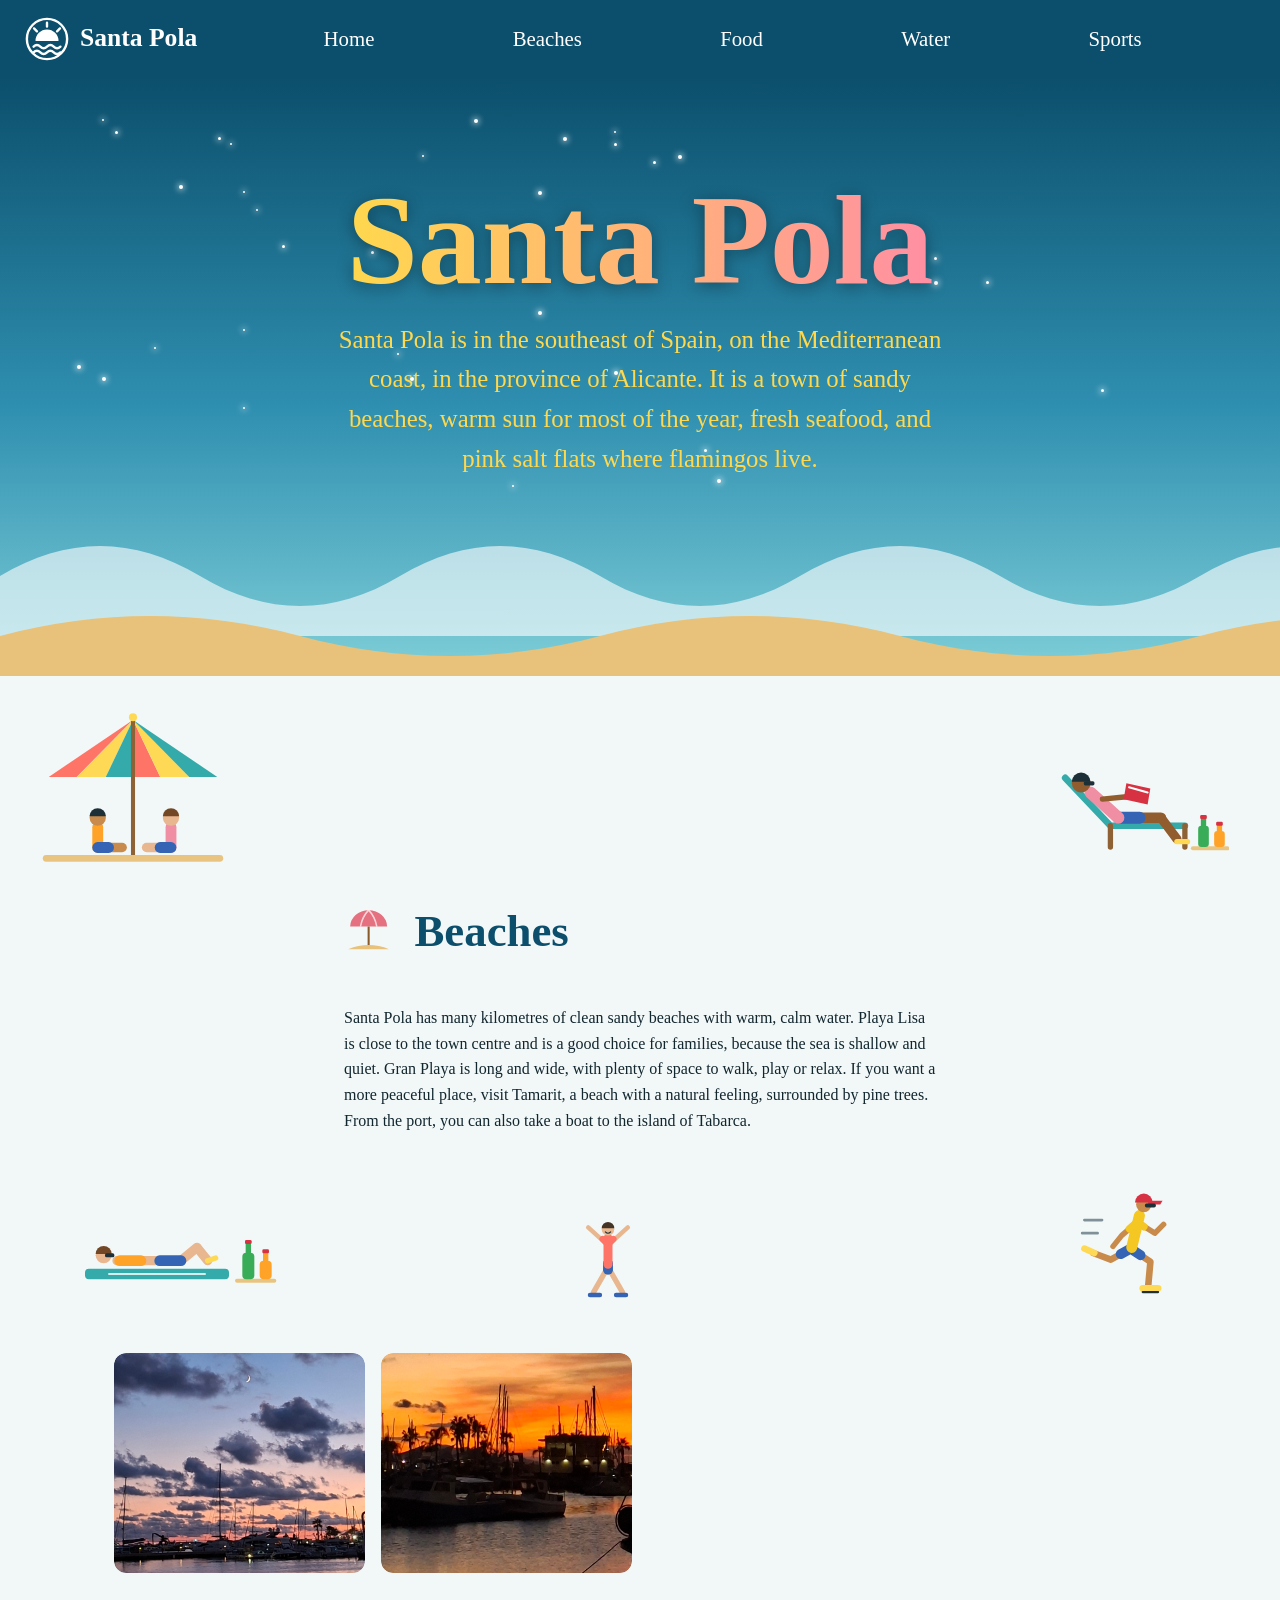
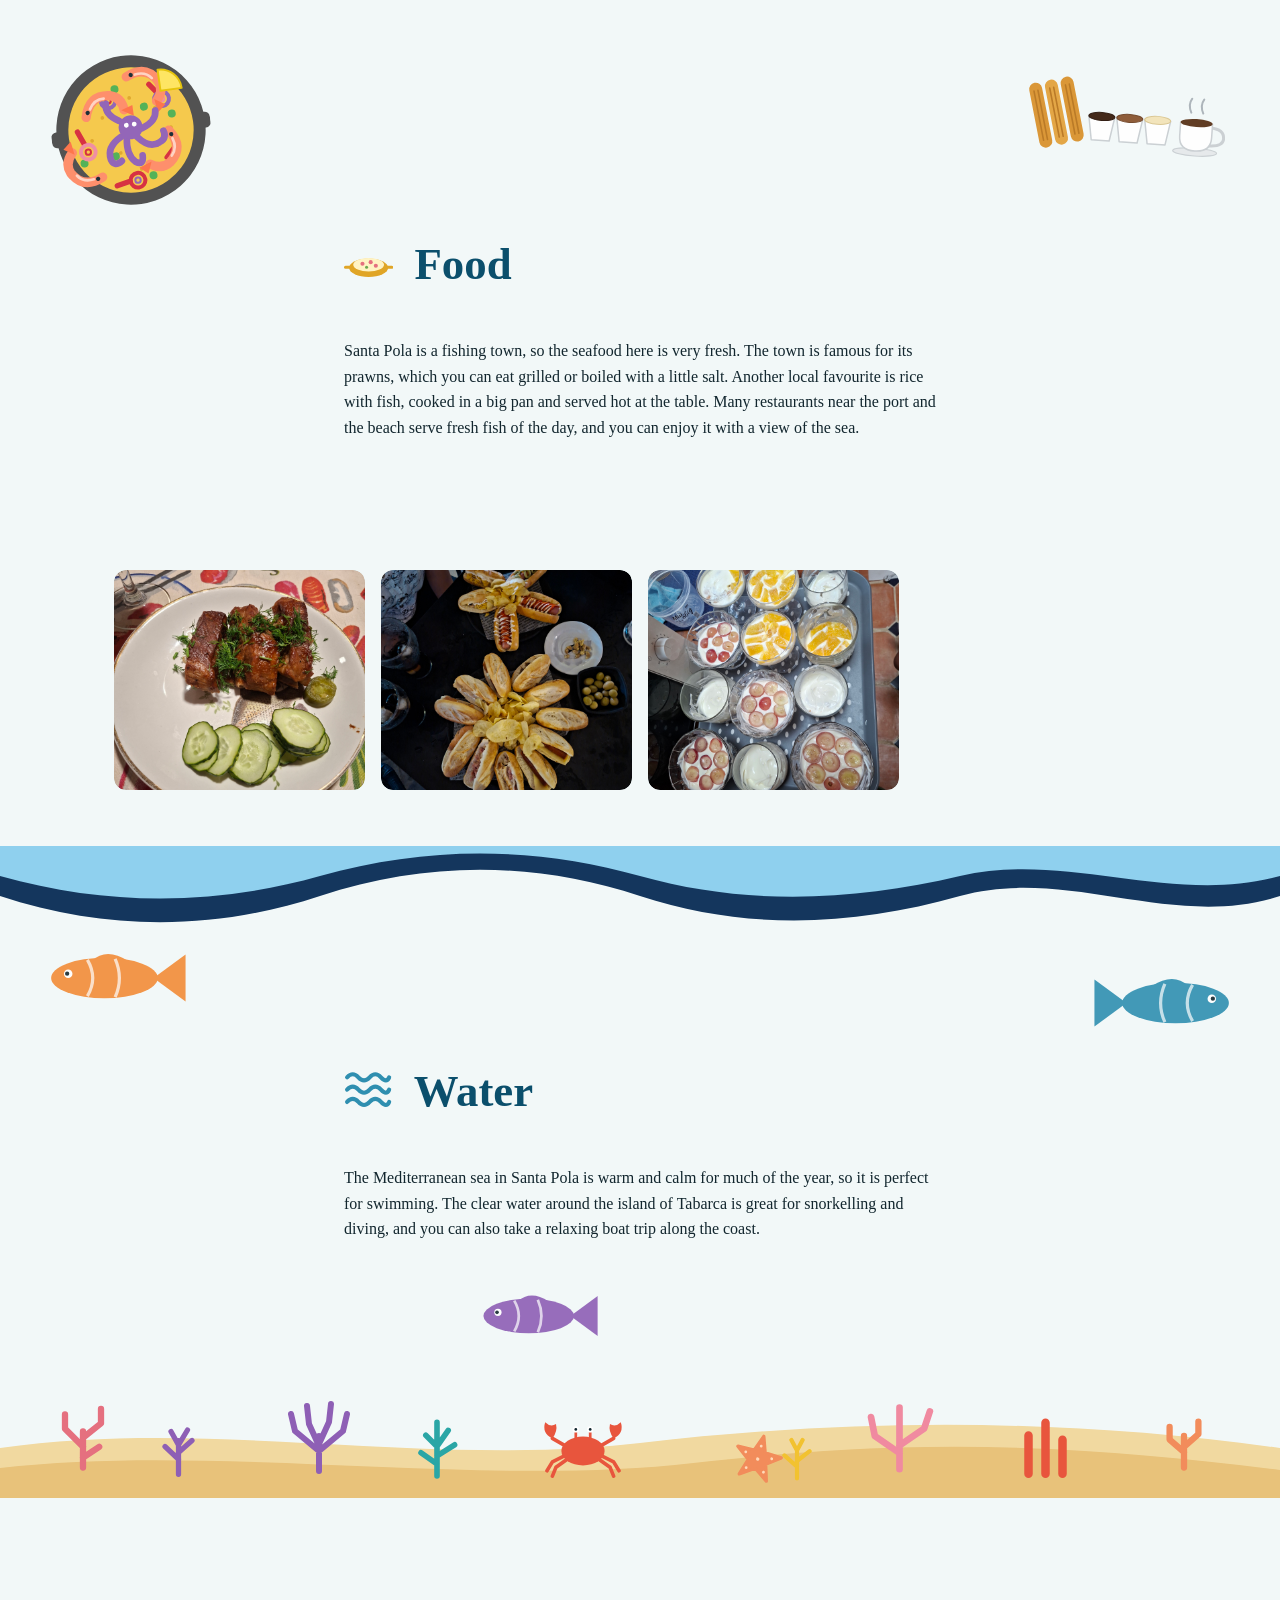
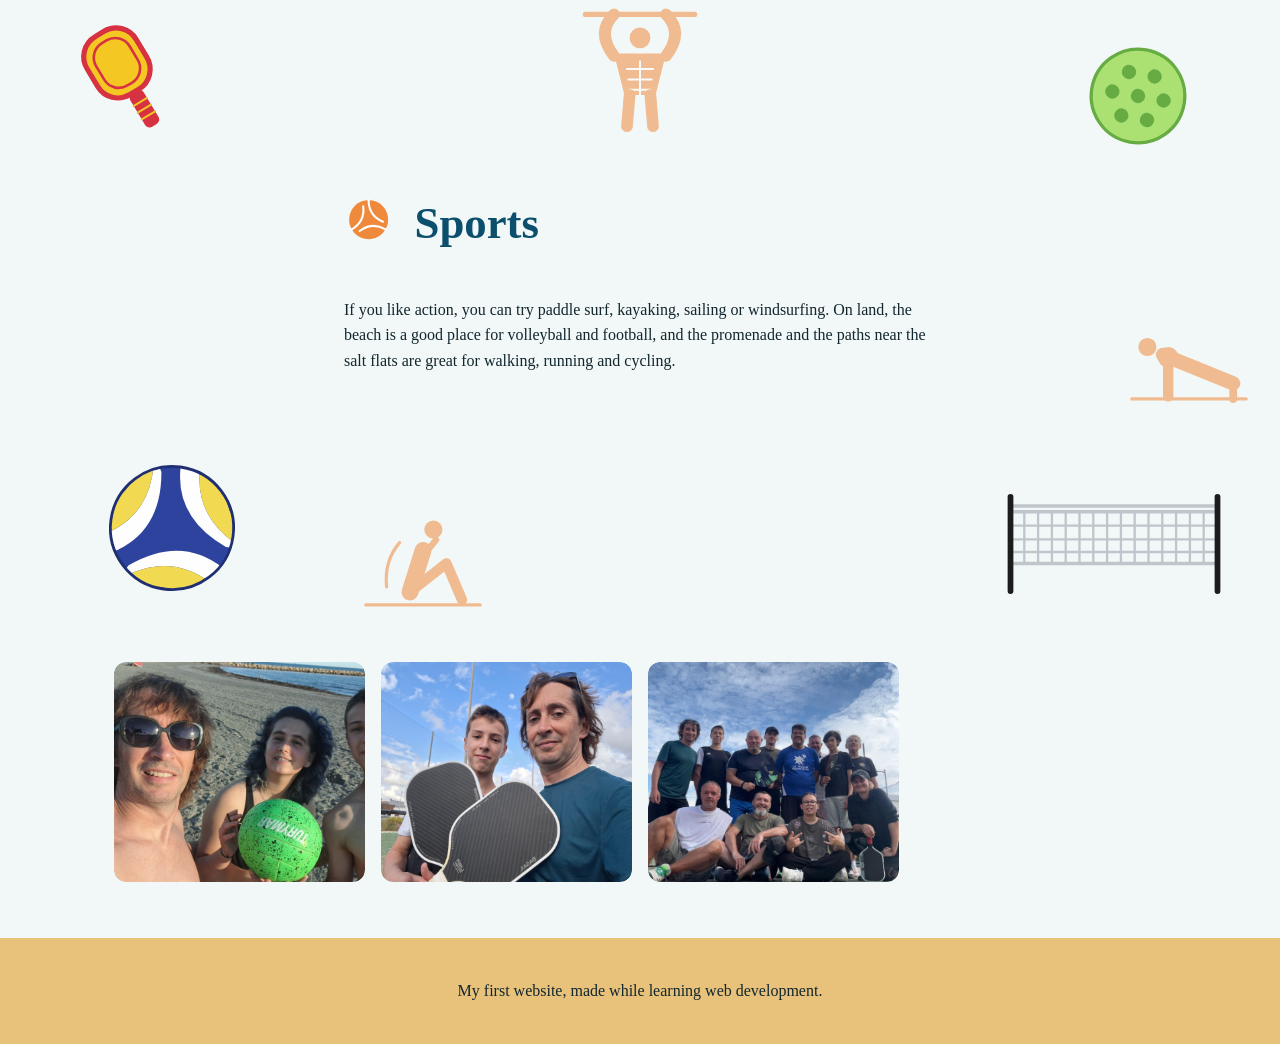
==== commit 13d5fd6b: "what I changed" ====
--- a/index.html
+++ b/index.html
@@ -43,7 +43,14 @@
       background: var(--sea);
     }
     header a { color: white; text-decoration: none; }
-    .logo { font-size: 1.4rem; font-weight: bold; }
+    .logo {
+      display: inline-flex;       /* put the mark and the name side by side */
+      align-items: center;
+      gap: 10px;
+      font-size: 1.6rem;
+      font-weight: bold;
+    }
+    .logo-mark { width: 46px; height: 46px; }
     /* The menu fills the free space in the top bar and spreads the links out evenly */
     nav {
       display: flex;
@@ -59,7 +66,7 @@
     }
     @media (max-width: 700px) {
       header { justify-content: center; }
-      .logo { width: 100%; text-align: center; }
+      .logo { width: 100%; justify-content: center; }
       nav { flex-basis: 100%; }
       nav a { font-size: 1.1rem; padding: 6px 10px; }
     }
@@ -71,7 +78,7 @@
     }
 
     /* Sections the menu jumps to: leave room under the sticky menu */
-    section { scroll-margin-top: 70px; }
+    section { scroll-margin-top: 90px; }
 
     /* HOME: sea, waves and beach */
     .hero {
@@ -102,7 +109,19 @@
     @keyframes drift { to { background-position-x: -800px; } }
     @media (prefers-reduced-motion: reduce) { .hero::before { animation: none; } }
 
-    .hero h1 { margin: 0 0 12px; font-size: clamp(2.5rem, 8vw, 5rem); }
+    .hero h1 {
+      display: inline-block;            /* the color gradient fits the width of the words */
+      margin: 0 0 12px;
+      font-size: clamp(3.5rem, 13vw, 8rem);   /* much bigger than before */
+      line-height: 1.05;
+      /* the gradient (sun yellow to flamingo pink) is cut to the shape of the letters */
+      background: linear-gradient(90deg, #ffd84d, #ff8fa3);
+      -webkit-background-clip: text;
+      background-clip: text;
+      color: transparent;
+      -webkit-text-fill-color: transparent;
+      filter: drop-shadow(0 3px 8px rgba(0, 0, 0, 0.35));  /* soft shadow behind the letters */
+    }
     .hero p { margin: 0 auto 28px; max-width: 50ch; font-size: 1.55rem; color: #ffd84d; }
     /* STARS and SHOOTING STARS in the home section */
     .sky { position: absolute; inset: 0; pointer-events: none; }
@@ -166,6 +185,8 @@
 
     /* FOOD: yellow outline drawings behind the text */
     .food-bg, .sports-bg { position: relative; overflow: hidden; min-height: 420px; }
+    .food-bg { min-height: 480px; }
+    .food-bg .text-block { padding: 200px 24px 90px; }
     .food-bg .text-block, .sports-bg .text-block { position: relative; z-index: 1; } /* text above drawings */
     .food-art, .sports-art { position: absolute; inset: 0; pointer-events: none; }
     .food-art svg, .sports-art svg {
@@ -179,10 +200,9 @@
       stroke-linejoin: round;
       opacity: 0.55;             /* soft, so the text stays easy to read */
     }
-    .art-paella   { left: 4%;  top: 8%;     transform: rotate(-8deg); }
-    .art-churros  { right: 5%; top: 6%;     transform: rotate(8deg); }
-    .art-jamon    { left: 8%;  bottom: 6%;  transform: rotate(6deg); }
-    .art-tortilla { right: 9%; bottom: 8%;  transform: rotate(-6deg); }
+    /* the paella is a full-color picture, so it has its own look */
+    .food-art .art-paella { left: 4%; top: 4%; width: 160px; height: 160px; opacity: 0.95; stroke: none; transform: rotate(-8deg); }
+    .food-art .art-churros { right: 4%; top: 6%; width: 210px; height: 110px; opacity: 0.95; stroke: none; transform: rotate(4deg); }
     @media (max-width: 600px) { .food-art svg, .sports-art svg { width: 90px; height: 90px; } }
 
     /* SPORTS: same idea as food, but orange lines */
@@ -190,25 +210,28 @@
     .art-paddle { left: 5%;  top: 6%;     transform: rotate(-6deg); }
     .art-pickle { right: 6%; top: 8%;     transform: rotate(10deg); }
     .art-volley { left: 8%;  bottom: 6%;  transform: rotate(8deg); }
-    /* SPORTS: strong people exercising and playing football */
-    .sports-bg { min-height: 580px; }
-    .sports-bg .text-block { padding: 160px 24px 160px; }
-    .art-pullup   { left: 2%;  top: 36%; }
-    .art-pushup   { right: 2%; top: 36%; }
+    /* SPORTS: strong people exercising */
+    .sports-bg { min-height: 660px; }
+    .sports-bg .text-block { padding: 210px 24px 210px; }
+    .art-pullup   { left: 50%; top: 4%; transform: translateX(-50%); }   /* top, in the middle */
+    .art-pushup   { right: 2%; top: 46%; }   /* moved down */
     .art-situp    { left: 28%; bottom: 3%; }
-    .art-football { left: 46%; bottom: 3%; }
     .sports-art .art-volley { opacity: 0.95; width: 140px; height: 140px; } /* the colored ball */
     /* Colored sports items: stronger than the faint orange outlines */
     .sports-art .art-paddle, .sports-art .art-pickle, .sports-art .art-net { opacity: 0.95; }
     .sports-art .art-net { right: 4%; bottom: 6%; width: 230px; height: 115px; } /* longer net */
     @media (max-width: 600px) {
       .sports-art .art-net { width: 150px; height: 75px; }
-      .sports-bg .text-block { padding: 120px 24px 120px; }
+      .sports-bg .text-block { padding: 150px 24px 150px; }
+      .art-pushup { display: none; } /* no room beside the text on a phone */
+      .food-bg .text-block { padding: 150px 24px 70px; }
+      .food-art .art-paella { width: 100px; height: 100px; }
+      .food-art .art-churros { width: 150px; height: 79px; }
     }
 
     /* WATER: waves on top, sand at the bottom, corals and fish */
-    .water-bg { position: relative; overflow: hidden; min-height: 520px; }
-    .water-bg .text-block { position: relative; z-index: 1; padding: 120px 24px 140px; }
+    .water-bg { position: relative; overflow: hidden; min-height: 620px; }
+    .water-bg .text-block { position: relative; z-index: 1; padding: 210px 24px 240px; }
     .water-art { position: absolute; inset: 0; pointer-events: none; }
     .water-art svg { position: absolute; }
     .waves { left: 0; top: 0; width: 100%; height: 80px; }
@@ -223,35 +246,43 @@
     .coral-7 { right: 26%; bottom: 24px; width: 95px; height: 95px; }
     .coral-8 { right: 35%; bottom: 16px; width: 70px; height: 70px; }
     .fish { width: 150px; height: 64px; opacity: 0.9; }   /* bigger and longer fish */
-    .fish-1 { left: 3%;  top: 30%; }
-    .fish-2 { right: 3%; top: 42%; transform: scaleX(-1); } /* flipped: swims left */
-    .fish-3 { left: 9%;  top: 54%; transform: scale(0.85); }
+    /* fish swim in the free bands above and below the text */
+    .fish-1 { left: 3%;  top: 100px; }
+    .fish-2 { right: 3%; top: 125px; transform: scaleX(-1); } /* flipped: swims left */
+    .fish-3 { left: 36%; bottom: 150px; transform: scale(0.85); }
+
+    /* A crab walking sideways and a starfish resting on the sand */
+    .crab     { left: 42%; bottom: 20px; width: 90px; height: 63px; animation: walk 9s ease-in-out infinite alternate; }
+    .starfish { left: 57%; bottom: 12px; width: 56px; height: 56px; transform: rotate(15deg); }
+    @keyframes walk { from { transform: translateX(-40px); } to { transform: translateX(40px); } }
+    @media (prefers-reduced-motion: reduce) { .crab { animation: none; } }
     @media (max-width: 600px) {
       .fish { width: 90px; height: 38px; opacity: 0.5; }
       .coral { width: 55px; height: 55px; }
-    }
-
-    /* BEACHES: dark pink people behind the text */
+      .crab { width: 60px; height: 42px; }
+      .starfish { width: 38px; height: 38px; }
+    }
+
+    /* BEACHES: colorful people behind the text */
     .beaches-bg { position: relative; overflow: hidden; }
-    .beaches-bg .text-block { position: relative; z-index: 1; padding: 170px 24px 130px; }
+    .beaches-bg .text-block { position: relative; z-index: 1; padding: 220px 24px 180px; }
     .beaches-art { position: absolute; inset: 0; pointer-events: none; }
     .beaches-art svg {
       position: absolute;
-      color: #b83a5c;            /* dark pink: shapes use "currentColor" */
-      fill: none;
-      stroke: currentColor;
+      fill: none;                /* each part has its own color in the drawing */
+      stroke: none;
       stroke-linecap: round;
       stroke-linejoin: round;
-      opacity: 0.75;
+      opacity: 0.95;
     }
     .b-umbrella { left: 3%;   top: 5%;     width: 190px; height: 163px; }
-    .b-reader   { right: 4%;  top: 7%;     width: 160px; height: 133px; }
-    .b-towel    { left: 6%;   bottom: 6%;  width: 160px; height: 80px; }
+    .b-reader   { right: 4%;  top: 7%;     width: 180px; height: 133px; }
+    .b-towel    { left: 6%;   bottom: 6%;  width: 200px; height: 80px; }
     .b-jumper   { left: 44%;  bottom: 4%;  width: 90px;  height: 90px; }
     .b-runner   { right: 7%;  bottom: 5%;  width: 110px; height: 110px; }
     @media (max-width: 600px) {
-      .beaches-art svg { width: 90px; height: 75px; opacity: 0.4; }
-      .beaches-bg .text-block { padding: 120px 24px 100px; }
+      .beaches-art svg { width: 90px; height: 75px; opacity: 0.6; }
+      .beaches-bg .text-block { padding: 150px 24px 130px; }
     }
 
     /* PHOTO GALLERY */
@@ -282,7 +313,17 @@
 <body>
 
   <header>
-    <a class="logo" href="#home">Santa Pola</a>
+    <a class="logo" href="#home">
+      <!-- The logo mark: a round badge with a sun over two waves.
+           One color only: "currentColor" uses the text color (white). -->
+      <svg class="logo-mark" viewBox="0 0 48 48" aria-hidden="true">
+        <circle cx="24" cy="24" r="21" fill="none" stroke="currentColor" stroke-width="2.5"/>
+        <path d="M12 26 A12 12 0 0 1 36 26 Z" fill="currentColor"/>
+        <path d="M24 7 V11 M10.5 13 L13.5 16 M37.5 13 L34.5 16" stroke="currentColor" stroke-width="2.5" stroke-linecap="round" fill="none"/>
+        <path d="M10 32 q3.5 -3.5 7 0 t7 0 t7 0 t7 0 M10 38 q3.5 -3.5 7 0 t7 0 t7 0 t7 0" stroke="currentColor" stroke-width="2.5" stroke-linecap="round" fill="none"/>
+      </svg>
+      <span>Santa Pola</span>
+    </a>
     <nav>
       <!-- href="#beaches" means: scroll to the element with id="beaches" -->
       <a href="#home">Home</a>
@@ -348,46 +389,111 @@
 
     <!-- BEACHES -->
     <section id="beaches" class="beaches-bg">
-      <!-- Dark pink people on the beach, behind the text:
+      <!-- People on the beach, behind the text:
            umbrella, reading in a chair, lying on a towel, running, jumping. -->
       <div class="beaches-art" aria-hidden="true">
         <svg class="b-umbrella" viewBox="0 0 140 120">
-          <path d="M8 50 A62 42 0 0 1 132 50 Z" fill="currentColor" stroke="none"/>
-          <path d="M70 8 Q50 28 42 50 M70 8 Q90 28 98 50" stroke="#fff" stroke-width="2" opacity="0.6"/>
-          <path d="M70 8 V110 M6 110 H134" stroke-width="3"/>
-          <circle cx="44" cy="80" r="6" fill="currentColor" stroke="none"/>
-          <path d="M44 87 V102" stroke-width="8"/>
-          <path d="M44 102 H62" stroke-width="7"/>
-          <circle cx="98" cy="80" r="6" fill="currentColor" stroke="none"/>
-          <path d="M98 87 V102" stroke-width="8"/>
-          <path d="M98 102 H80" stroke-width="7"/>
-        </svg>
-        <svg class="b-reader" viewBox="0 0 120 100">
-          <path d="M12 42 L46 78 H102 M46 78 V94 M102 78 V94" stroke-width="4"/>
-          <circle cx="24" cy="46" r="7" fill="currentColor" stroke="none"/>
-          <path d="M31 53 L52 72" stroke-width="9"/>
-          <path d="M52 72 H84" stroke-width="8"/>
-          <path d="M84 72 L96 88" stroke-width="7"/>
-          <path d="M40 58 L60 56" stroke-width="4"/>
-          <path d="M58 46 L76 50 L74 62 L56 58 Z" fill="currentColor" stroke-width="2"/>
-        </svg>
-        <svg class="b-towel" viewBox="0 0 120 60">
-          <rect x="6" y="44" width="108" height="8" rx="3" fill="currentColor" fill-opacity="0.35" stroke="none"/>
-          <circle cx="20" cy="34" r="6" fill="currentColor" stroke="none"/>
-          <path d="M30 38 H78 L90 28 L98 38" stroke-width="7"/>
+          <defs><clipPath id="umb-clip"><path d="M8 50 A62 42 0 0 1 132 50 Z"/></clipPath></defs>
+          <!-- colorful umbrella: six panels, cut to the round shape of the umbrella -->
+          <g clip-path="url(#umb-clip)">
+            <polygon points="70,8 -29,75 4,75" fill="#ff6f61"/>
+            <polygon points="70,8 4,75 38,75" fill="#ffd84d"/>
+            <polygon points="70,8 38,75 70,75" fill="#2aa6a6"/>
+            <polygon points="70,8 70,75 102,75" fill="#ff6f61"/>
+            <polygon points="70,8 102,75 136,75" fill="#ffd84d"/>
+            <polygon points="70,8 136,75 169,75" fill="#2aa6a6"/>
+          </g>
+          <path d="M70 8 V110" stroke="#8a5a2b" stroke-width="3"/>
+          <circle cx="70" cy="6" r="3" fill="#ffd84d"/>
+          <path d="M6 110 H134" stroke="#e8c27a" stroke-width="5"/>
+          <!-- person on the left -->
+          <path d="M44 87 V102" stroke="#ff9f1c" stroke-width="8"/>
+          <path d="M44 102 H62" stroke="#c68642" stroke-width="7"/>
+          <path d="M44 102 H52" stroke="#2a5db0" stroke-width="8"/>
+          <circle cx="44" cy="80" r="6" fill="#c68642"/>
+          <path d="M38 79 A6 6 0 0 1 50 79 Z" fill="#12262e"/>
+          <!-- person on the right -->
+          <path d="M98 87 V102" stroke="#f08aa0" stroke-width="8"/>
+          <path d="M98 102 H80" stroke="#e8b48a" stroke-width="7"/>
+          <path d="M98 102 H90" stroke="#2a5db0" stroke-width="8"/>
+          <circle cx="98" cy="80" r="6" fill="#e8b48a"/>
+          <path d="M92 79 A6 6 0 0 1 104 79 Z" fill="#6b3e1a"/>
+        </svg>
+        <svg class="b-reader" viewBox="0 0 135 100">
+          <!-- lounger -->
+          <path d="M12 42 L46 78 H102" stroke="#2aa6a6" stroke-width="5"/>
+          <path d="M46 78 V94 M102 78 V94" stroke="#8a5a2b" stroke-width="4"/>
+          <!-- person: pink top, blue shorts -->
+          <path d="M52 72 H84" stroke="#8d5524" stroke-width="8"/>
+          <path d="M52 72 H68" stroke="#2a5db0" stroke-width="9"/>
+          <path d="M84 72 L96 88" stroke="#8d5524" stroke-width="7"/>
+          <path d="M96 90 H104" stroke="#ffd84d" stroke-width="4"/>
+          <path d="M31 53 L52 72" stroke="#f08aa0" stroke-width="9"/>
+          <path d="M40 58 L60 56" stroke="#8d5524" stroke-width="4"/>
+          <circle cx="24" cy="46" r="7" fill="#8d5524"/>
+          <path d="M17 45 A7 7 0 0 1 31 45 Z" fill="#12262e"/>
+          <rect x="26" y="44.5" width="8" height="3.2" rx="1.2" fill="#12262e"/>
+          <!-- red book -->
+          <path d="M58 46 L76 50 L74 62 L56 58 Z" fill="#d62839"/>
+          <path d="M60 49 L74 53" stroke="#fff" stroke-width="1.5"/>
+          <!-- drinks in the sand: a green bottle and an orange juice -->
+          <path d="M108 95 H134" stroke="#e8c27a" stroke-width="3"/>
+          <rect x="112" y="78" width="8" height="16" rx="2.5" fill="#2fa84f"/>
+          <rect x="114" y="72" width="4" height="7" fill="#2fa84f"/>
+          <rect x="113.5" y="70" width="5" height="3" rx="1" fill="#d62839"/>
+          <rect x="124" y="82" width="8" height="12" rx="2.5" fill="#ff9f1c"/>
+          <rect x="126" y="77" width="4" height="6" fill="#ff9f1c"/>
+          <rect x="125.5" y="75" width="5" height="3" rx="1" fill="#d62839"/>
+        </svg>
+        <svg class="b-towel" viewBox="0 0 150 60">
+          <!-- striped towel -->
+          <rect x="6" y="44" width="108" height="8" rx="3" fill="#2aa6a6"/>
+          <path d="M24 48 H96" stroke="#fff" stroke-width="1.5" opacity="0.8"/>
+          <!-- person lying down: orange top, blue shorts -->
+          <path d="M30 38 H78 L90 28 L98 38" stroke="#e8b48a" stroke-width="7"/>
+          <path d="M32 38 H48" stroke="#ff9f1c" stroke-width="8"/>
+          <path d="M62 38 H78" stroke="#2a5db0" stroke-width="8"/>
+          <path d="M98 38 L104 36" stroke="#ffd84d" stroke-width="4"/>
+          <circle cx="20" cy="34" r="6" fill="#e8b48a"/>
+          <path d="M14 33 A6 6 0 0 1 26 33 Z" fill="#6b3e1a"/>
+          <rect x="21" y="32.5" width="7" height="3" rx="1.2" fill="#12262e"/>
+          <!-- drinks next to the towel -->
+          <path d="M120 53 H148" stroke="#e8c27a" stroke-width="3"/>
+          <rect x="124" y="32" width="9" height="20" rx="3" fill="#2fa84f"/>
+          <rect x="126.5" y="25" width="4" height="8" fill="#2fa84f"/>
+          <rect x="126" y="22.5" width="5" height="3" rx="1" fill="#d62839"/>
+          <rect x="137" y="38" width="9" height="14" rx="3" fill="#ff9f1c"/>
+          <rect x="139.5" y="32" width="4" height="7" fill="#ff9f1c"/>
+          <rect x="139" y="29.5" width="5" height="3" rx="1" fill="#d62839"/>
         </svg>
         <svg class="b-runner" viewBox="0 0 100 100">
-          <circle cx="58" cy="16" r="7" fill="currentColor" stroke="none"/>
-          <path d="M54 26 L46 56" stroke-width="8"/>
-          <path d="M52 32 L68 42 L76 34 M52 32 L38 44 L30 54" stroke-width="5"/>
-          <path d="M46 56 L64 68 L62 90 M46 56 L28 66 L12 60" stroke-width="6"/>
-          <path d="M4 30 H20 M2 42 H16" stroke-width="2.5"/>
+          <path d="M4 30 H20 M2 42 H16" stroke="#7a8b93" stroke-width="2.5"/>
+          <!-- legs, bright yellow running shoes, blue shorts -->
+          <path d="M46 56 L64 68 L62 90 M46 56 L28 66 L12 60" stroke="#c68642" stroke-width="6"/>
+          <path d="M57 92 H71" stroke="#ffd84d" stroke-width="6"/>
+          <path d="M57 95.5 H71" stroke="#12262e" stroke-width="2"/>
+          <path d="M13 60 L4 56" stroke="#ffd84d" stroke-width="6"/>
+          <path d="M46 56 L55 62 M46 56 L37 61" stroke="#2a5db0" stroke-width="9"/>
+          <!-- yellow shirt and arms -->
+          <path d="M52 32 L68 42 L76 34 M52 32 L38 44 L30 54" stroke="#c68642" stroke-width="5"/>
+          <path d="M54 26 L47 55" stroke="#f5c518" stroke-width="10"/>
+          <path d="M52 32 L58 36 M52 32 L45 38" stroke="#f5c518" stroke-width="7"/>
+          <!-- head with a red cap and sunglasses -->
+          <circle cx="58" cy="16" r="7" fill="#c68642"/>
+          <path d="M50 14 A8 8 0 0 1 66 14 Z" fill="#d62839"/>
+          <path d="M62 12.5 H75 L73 16 H62 Z" fill="#d62839"/>
+          <rect x="59" y="15" width="10" height="3.6" rx="1.6" fill="#12262e"/>
         </svg>
         <svg class="b-jumper" viewBox="0 0 100 100">
-          <circle cx="50" cy="18" r="7" fill="currentColor" stroke="none"/>
-          <path d="M50 28 V60" stroke-width="8"/>
-          <path d="M50 36 L28 16 M50 36 L72 16" stroke-width="5"/>
-          <path d="M50 60 L34 88 M50 60 L66 88" stroke-width="6"/>
+          <path d="M50 60 L34 88 M50 60 L66 88" stroke="#e8b48a" stroke-width="6"/>
+          <path d="M30 91 H41 M59 91 H70" stroke="#2a5db0" stroke-width="5"/>
+          <path d="M50 56 V63" stroke="#2a5db0" stroke-width="11"/>
+          <path d="M50 36 L28 16 M50 36 L72 16" stroke="#e8b48a" stroke-width="5"/>
+          <path d="M50 28 V57" stroke="#ff6f61" stroke-width="10"/>
+          <path d="M50 35 L44 29 M50 35 L56 29" stroke="#ff6f61" stroke-width="7"/>
+          <circle cx="50" cy="18" r="7" fill="#e8b48a"/>
+          <path d="M43 17 A7 7 0 0 1 57 17 Z" fill="#3b2a1a"/>
+          <path d="M47 21 Q50 24 53 21" stroke="#12262e" stroke-width="1.2"/>
         </svg>
       </div>
 
@@ -427,40 +533,73 @@
     <!-- FOOD -->
     <section id="food" class="food-bg">
       <!-- Yellow outline drawings: they sit BEHIND the text, like a background.
-           Order: paella, churros with chocolate, jamon, Spanish omelette. -->
+           Order: paella (with seafood), churros with 3 chocolates and coffee. -->
       <div class="food-art" aria-hidden="true">
-        <svg class="art-paella" viewBox="0 0 100 100">
-          <ellipse cx="50" cy="58" rx="38" ry="19"/>
-          <ellipse cx="50" cy="55" rx="30" ry="13"/>
-          <path d="M12 58 H2 M88 58 H98"/>
-          <circle cx="38" cy="53" r="4"/>
-          <circle cx="55" cy="49" r="4"/>
-          <circle cx="64" cy="58" r="4"/>
-          <path d="M40 34 q5 -6 0 -12 M56 34 q5 -6 0 -12"/>
-        </svg>
-        <svg class="art-churros" viewBox="0 0 100 100">
-          <g transform="rotate(-15 40 60)">
-            <rect x="14" y="20" width="11" height="60" rx="5.5"/>
-            <rect x="28" y="20" width="11" height="60" rx="5.5"/>
-            <rect x="42" y="20" width="11" height="60" rx="5.5"/>
-            <path d="M19.5 30 V70 M33.5 30 V70 M47.5 30 V70"/>
+        <svg class="art-paella" viewBox="0 0 120 120">
+          <defs>
+            <g id="shrimp">
+              <path d="M0 0 Q12 -12 24 -2 Q30 4 26 13" stroke="#ff8a65" stroke-width="7" stroke-linecap="round" fill="none"/>
+              <path d="M6 -3 Q13 -7 19 -3" stroke="#ffd2c2" stroke-width="2" stroke-linecap="round" fill="none"/>
+              <path d="M24 12 L33 14 L29 21 Z" fill="#ff7043"/>
+              <circle cx="3" cy="-2" r="1.6" fill="#12262e"/>
+            </g>
+          </defs>
+          <!-- pan: handles and body -->
+          <rect x="0" y="54" width="12" height="12" rx="4" fill="#4a4a4a"/>
+          <rect x="108" y="54" width="12" height="12" rx="4" fill="#4a4a4a"/>
+          <circle cx="60" cy="60" r="56" fill="#4a4a4a"/>
+          <!-- yellow rice -->
+          <circle cx="60" cy="60" r="47" fill="#f6c744"/>
+          <g fill="#e0a526"><circle cx="40" cy="48" r="1.4"/><circle cx="80" cy="46" r="1.4"/><circle cx="50" cy="76" r="1.4"/><circle cx="78" cy="74" r="1.4"/><circle cx="30" cy="64" r="1.4"/><circle cx="90" cy="62" r="1.4"/><circle cx="62" cy="36" r="1.4"/><circle cx="64" cy="90" r="1.4"/></g>
+          <!-- vegetables: red pepper strips and green peas -->
+          <g stroke="#d62839" stroke-width="4" stroke-linecap="round" fill="none"><path d="M78 28 L84 36"/><path d="M92 76 L84 84"/><path d="M44 100 L54 98"/><path d="M20 56 L24 66"/></g>
+          <g fill="#4caf50"><circle cx="52" cy="28" r="3"/><circle cx="92" cy="52" r="3"/><circle cx="72" cy="96" r="3"/><circle cx="22" cy="80" r="3"/><circle cx="46" cy="78" r="3"/><circle cx="72" cy="44" r="3"/></g>
+          <!-- squid rings: purple, pink and red, mixed -->
+          <g fill="none" stroke-width="3">
+            <circle cx="86" cy="40" r="5.5" stroke="#8e5fb5"/><circle cx="86" cy="40" r="2" stroke="#f08aa0" stroke-width="1.5"/>
+            <circle cx="26" cy="72" r="5.5" stroke="#f08aa0"/><circle cx="26" cy="72" r="2" stroke="#d62839" stroke-width="1.5"/>
+            <circle cx="60" cy="98" r="5.5" stroke="#d62839"/><circle cx="60" cy="98" r="2" stroke="#8e5fb5" stroke-width="1.5"/>
+            <circle cx="46" cy="36" r="5.5" stroke="#8e5fb5"/><circle cx="46" cy="36" r="2" stroke="#d62839" stroke-width="1.5"/>
           </g>
-          <path d="M62 58 h28 l-4 28 h-20 z"/>
-          <ellipse cx="76" cy="58" rx="14" ry="4"/>
-        </svg>
-        <svg class="art-jamon" viewBox="0 0 100 100">
-          <path d="M28 72 C10 55 20 25 50 22 C76 20 90 40 80 58 C74 72 52 84 28 72 Z"/>
-          <path d="M28 72 L16 82"/>
-          <circle cx="12" cy="85" r="5"/>
-          <path d="M50 25 Q60 50 46 76"/>
-        </svg>
-        <svg class="art-tortilla" viewBox="0 0 100 100">
-          <circle cx="50" cy="50" r="38"/>
-          <circle cx="50" cy="50" r="30"/>
-          <path d="M50 50 L84 38 M50 50 L82 68"/>
-          <circle cx="36" cy="40" r="3"/>
-          <circle cx="40" cy="62" r="3"/>
-          <circle cx="58" cy="30" r="3"/>
+          <!-- shrimps -->
+          <use href="#shrimp" transform="translate(28 46) rotate(-30)"/>
+          <use href="#shrimp" transform="translate(62 20) rotate(20)"/>
+          <use href="#shrimp" transform="translate(88 64) rotate(100)"/>
+          <use href="#shrimp" transform="translate(34 92) rotate(-160)"/>
+          <!-- octopus in the middle -->
+          <g stroke="#8e5fb5" stroke-width="5" stroke-linecap="round" fill="none">
+            <path d="M52 64 Q40 70 42 80 Q44 86 50 82"/>
+            <path d="M56 66 Q54 78 60 84 Q66 88 66 80"/>
+            <path d="M64 66 Q72 76 80 72 Q86 70 84 64"/>
+            <path d="M68 60 Q80 56 80 48"/>
+            <path d="M52 52 Q42 46 44 38"/>
+          </g>
+          <circle cx="60" cy="58" r="9" fill="#8e5fb5"/>
+          <circle cx="57" cy="56" r="1.8" fill="#fff"/><circle cx="63" cy="56" r="1.8" fill="#fff"/>
+          <!-- lemon wedge on the edge of the pan -->
+          <path d="M86 18 A16 16 0 0 1 102 34 L86 34 Z" fill="#ffe45c" stroke="#e6c200" stroke-width="1.5"/>
+        </svg>
+        <svg class="art-churros" viewBox="0 0 210 110">
+          <!-- three golden churros with darker ridges -->
+          <g transform="rotate(-15 45 60)">
+            <rect x="16" y="22" width="13" height="66" rx="6.5" fill="#d9922e"/>
+            <rect x="32" y="22" width="13" height="66" rx="6.5" fill="#e3a23d"/>
+            <rect x="48" y="22" width="13" height="66" rx="6.5" fill="#d9922e"/>
+            <path d="M20.5 30 V80 M24.5 30 V80 M36.5 30 V80 M40.5 30 V80 M52.5 30 V80 M56.5 30 V80" stroke="#b8741c" stroke-width="1.6" stroke-linecap="round"/>
+          </g>
+          <!-- three cups: dark, milk and white chocolate -->
+          <path d="M70 58 h26 l-4 24 h-18 z" fill="#ffffff" stroke="#c9ced2" stroke-width="1.5"/>
+          <ellipse cx="83" cy="58" rx="13" ry="4" fill="#3b1e0e" stroke="#2a1409" stroke-width="1"/>
+          <path d="M98 58 h26 l-4 24 h-18 z" fill="#ffffff" stroke="#c9ced2" stroke-width="1.5"/>
+          <ellipse cx="111" cy="58" rx="13" ry="4" fill="#8a5530" stroke="#6e4224" stroke-width="1"/>
+          <path d="M126 58 h26 l-4 24 h-18 z" fill="#ffffff" stroke="#c9ced2" stroke-width="1.5"/>
+          <ellipse cx="139" cy="58" rx="13" ry="4" fill="#f3e3b8" stroke="#d9c58f" stroke-width="1"/>
+          <!-- coffee cup with steam -->
+          <ellipse cx="178" cy="87" rx="22" ry="4" fill="#e6e9eb" stroke="#c9ced2" stroke-width="1.2"/>
+          <path d="M192 62 Q206 62 206 72 Q206 80 191 80" stroke="#c9ced2" stroke-width="3" stroke-linecap="round" fill="none"/>
+          <path d="M162 58 H194 V72 Q194 86 178 86 Q162 86 162 72 Z" fill="#ffffff" stroke="#c9ced2" stroke-width="1.5"/>
+          <ellipse cx="178" cy="58" rx="16" ry="4" fill="#5a3319"/>
+          <path d="M172 48 q-4 -8 0 -14 M184 48 q-4 -8 0 -14" stroke="#aab2b8" stroke-width="2" stroke-linecap="round" fill="none"/>
         </svg>
       </div>
 
@@ -539,6 +678,19 @@
         <svg class="coral coral-8" viewBox="0 0 100 100" aria-hidden="true">
           <path d="M50 95 V55 M50 78 L32 62 M50 70 L68 56 M50 55 L42 40 M50 55 L58 40" stroke="#f2c230" stroke-width="6" stroke-linecap="round" stroke-linejoin="round" fill="none"/>
         </svg>
+        <svg class="crab" viewBox="0 0 100 70" aria-hidden="true">
+          <path d="M32 44 L16 52 L10 62 M34 48 L20 58 L16 68 M68 44 L84 52 L90 62 M66 48 L80 58 L84 68 M30 34 L16 26 M70 34 L84 26" stroke="#e8553d" stroke-width="4" stroke-linecap="round" fill="none"/>
+          <ellipse cx="50" cy="40" rx="24" ry="16" fill="#e8553d"/>
+          <path d="M16 26 Q4 20 8 8 Q14 14 20 10 Q22 18 16 26 Z" fill="#e8553d"/>
+          <path d="M84 26 Q96 20 92 8 Q86 14 80 10 Q78 18 84 26 Z" fill="#e8553d"/>
+          <path d="M42 26 V19 M58 26 V19" stroke="#e8553d" stroke-width="3" stroke-linecap="round"/>
+          <circle cx="42" cy="16" r="3.5" fill="#fff"/><circle cx="58" cy="16" r="3.5" fill="#fff"/>
+          <circle cx="42" cy="16" r="1.5" fill="#12262e"/><circle cx="58" cy="16" r="1.5" fill="#12262e"/>
+        </svg>
+        <svg class="starfish" viewBox="0 0 100 100" aria-hidden="true">
+          <polygon points="50,10 60,38 90,39 66,57 75,86 50,69 25,86 34,57 10,39 40,38" fill="#f28c5b" stroke="#f28c5b" stroke-width="6" stroke-linejoin="round"/>
+          <g fill="#ffd9b8"><circle cx="50" cy="28" r="2.5"/><circle cx="74" cy="45" r="2.5"/><circle cx="66" cy="72" r="2.5"/><circle cx="34" cy="72" r="2.5"/><circle cx="26" cy="45" r="2.5"/><circle cx="50" cy="52" r="3"/></g>
+        </svg>
         <svg class="fish fish-1" viewBox="0 0 140 60" aria-hidden="true">
           <path d="M50 14 Q64 1 84 14 Z" fill="#f28c38"/>
           <ellipse cx="62" cy="30" rx="50" ry="19" fill="#f28c38"/>
@@ -601,7 +753,7 @@
     <section id="sports" class="sports-bg">
       <!-- Orange outline drawings behind the text, like in Food.
            Order: pickleball paddle, pickleball ball, volleyball, volleyball net,
-           pull-up, push-up, sit-up, football player. -->
+           pull-up, push-up, sit-up. -->
       <div class="sports-art" aria-hidden="true">
         <svg class="art-paddle" viewBox="0 0 100 100">
           <g transform="rotate(-25 50 50)">
@@ -667,16 +819,6 @@
           <path d="M50 52 L60 40" stroke-width="5"/>
           <path d="M40 80 L68 58 L80 86" stroke-width="8"/>
           <path d="M22 76 Q20 56 32 42" stroke-width="2.5"/>
-        </svg>
-        <svg class="art-football" viewBox="0 0 100 100">
-          <path d="M6 92 H94" stroke-width="2.5"/>
-          <circle cx="46" cy="16" r="7" fill="#ef8a3c" stroke="none"/>
-          <path d="M46 26 L44 56" stroke-width="11"/>
-          <path d="M45 32 L26 42 M45 32 L68 26" stroke-width="5"/>
-          <path d="M44 56 L40 90" stroke-width="8"/>
-          <path d="M44 56 L62 70 L76 62" stroke-width="8"/>
-          <circle cx="88" cy="58" r="8" stroke-width="2.5"/>
-          <path d="M88 53 L92 56 L90.5 61 H85.5 L84 56 Z" fill="#ef8a3c" stroke="none"/>
         </svg>
       </div>
 
@@ -712,8 +854,6 @@
       <a href="sports/sports6.jpg"><img src="sports/sports6.jpg" onerror="this.parentElement.style.display='none'" alt="Sports in Santa Pola, photo 6"></a>
     </div>
 
-
-
   </main>
 
   <footer>
